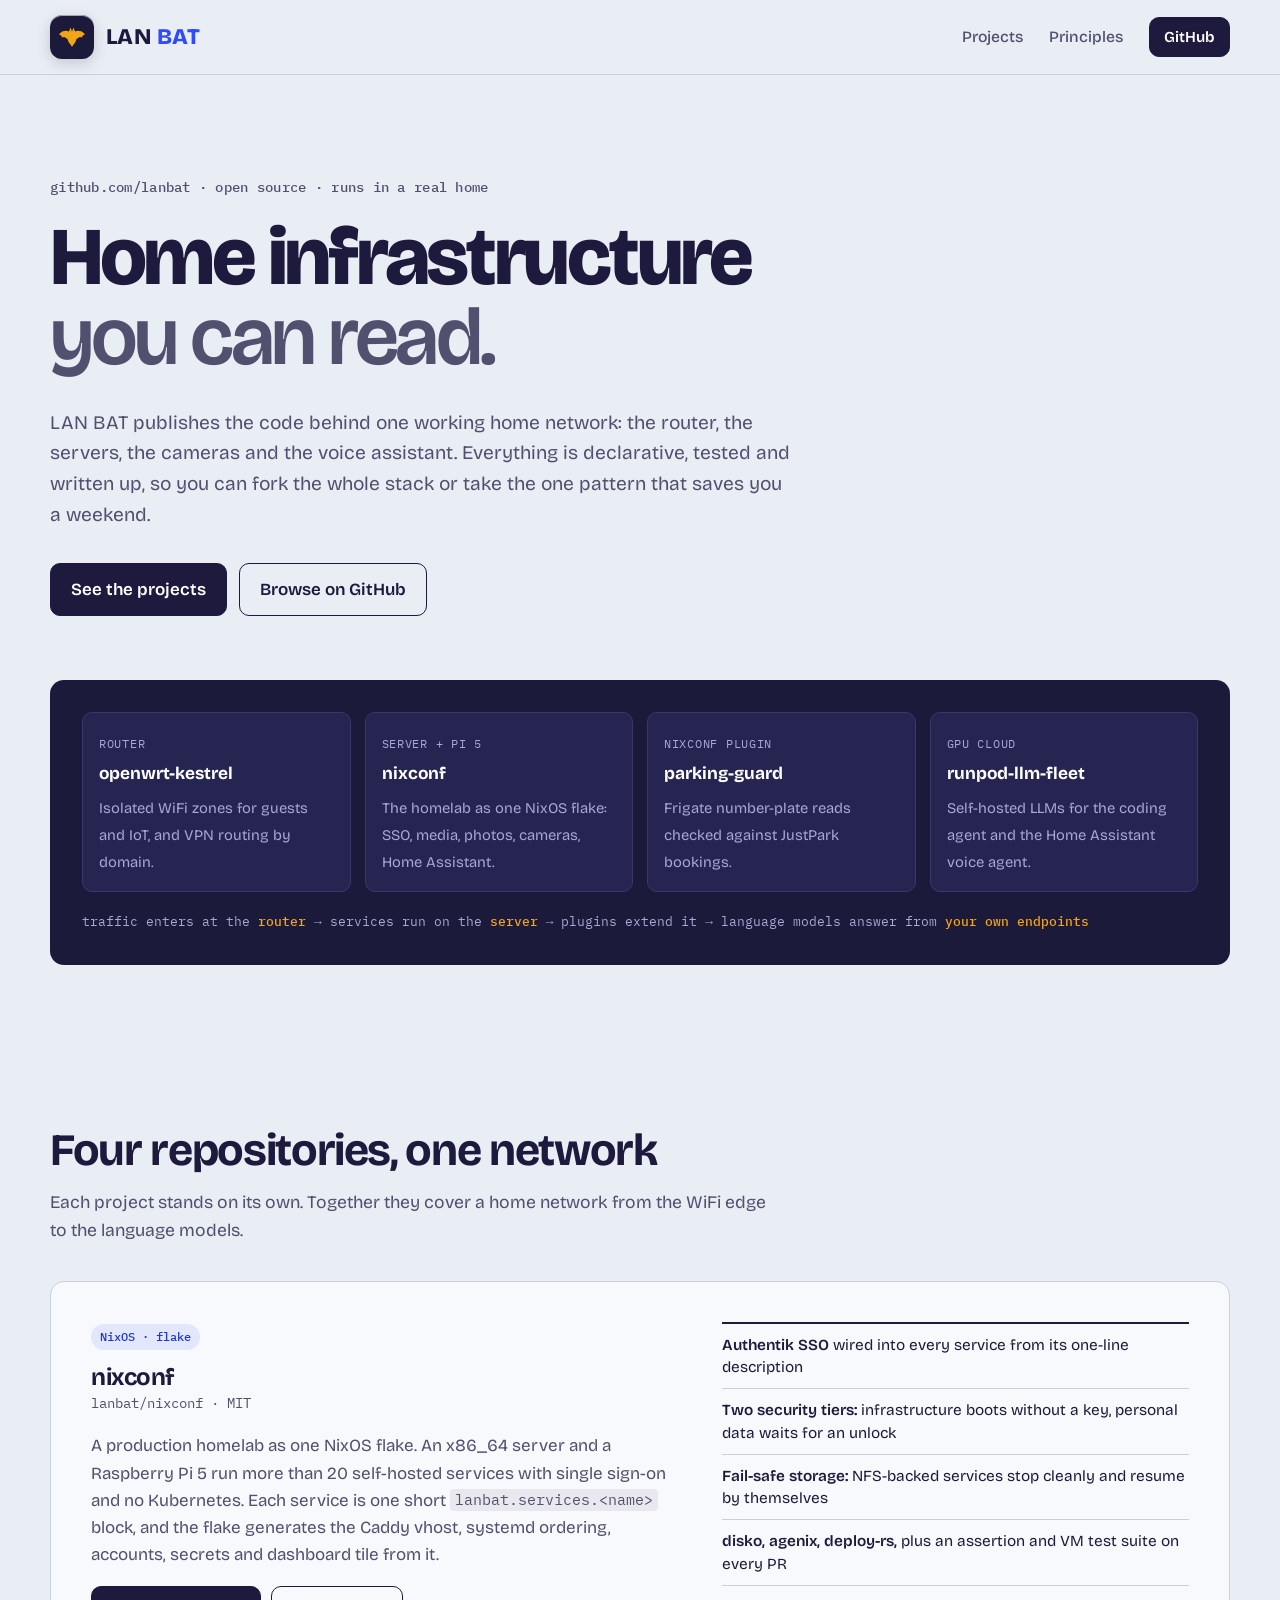
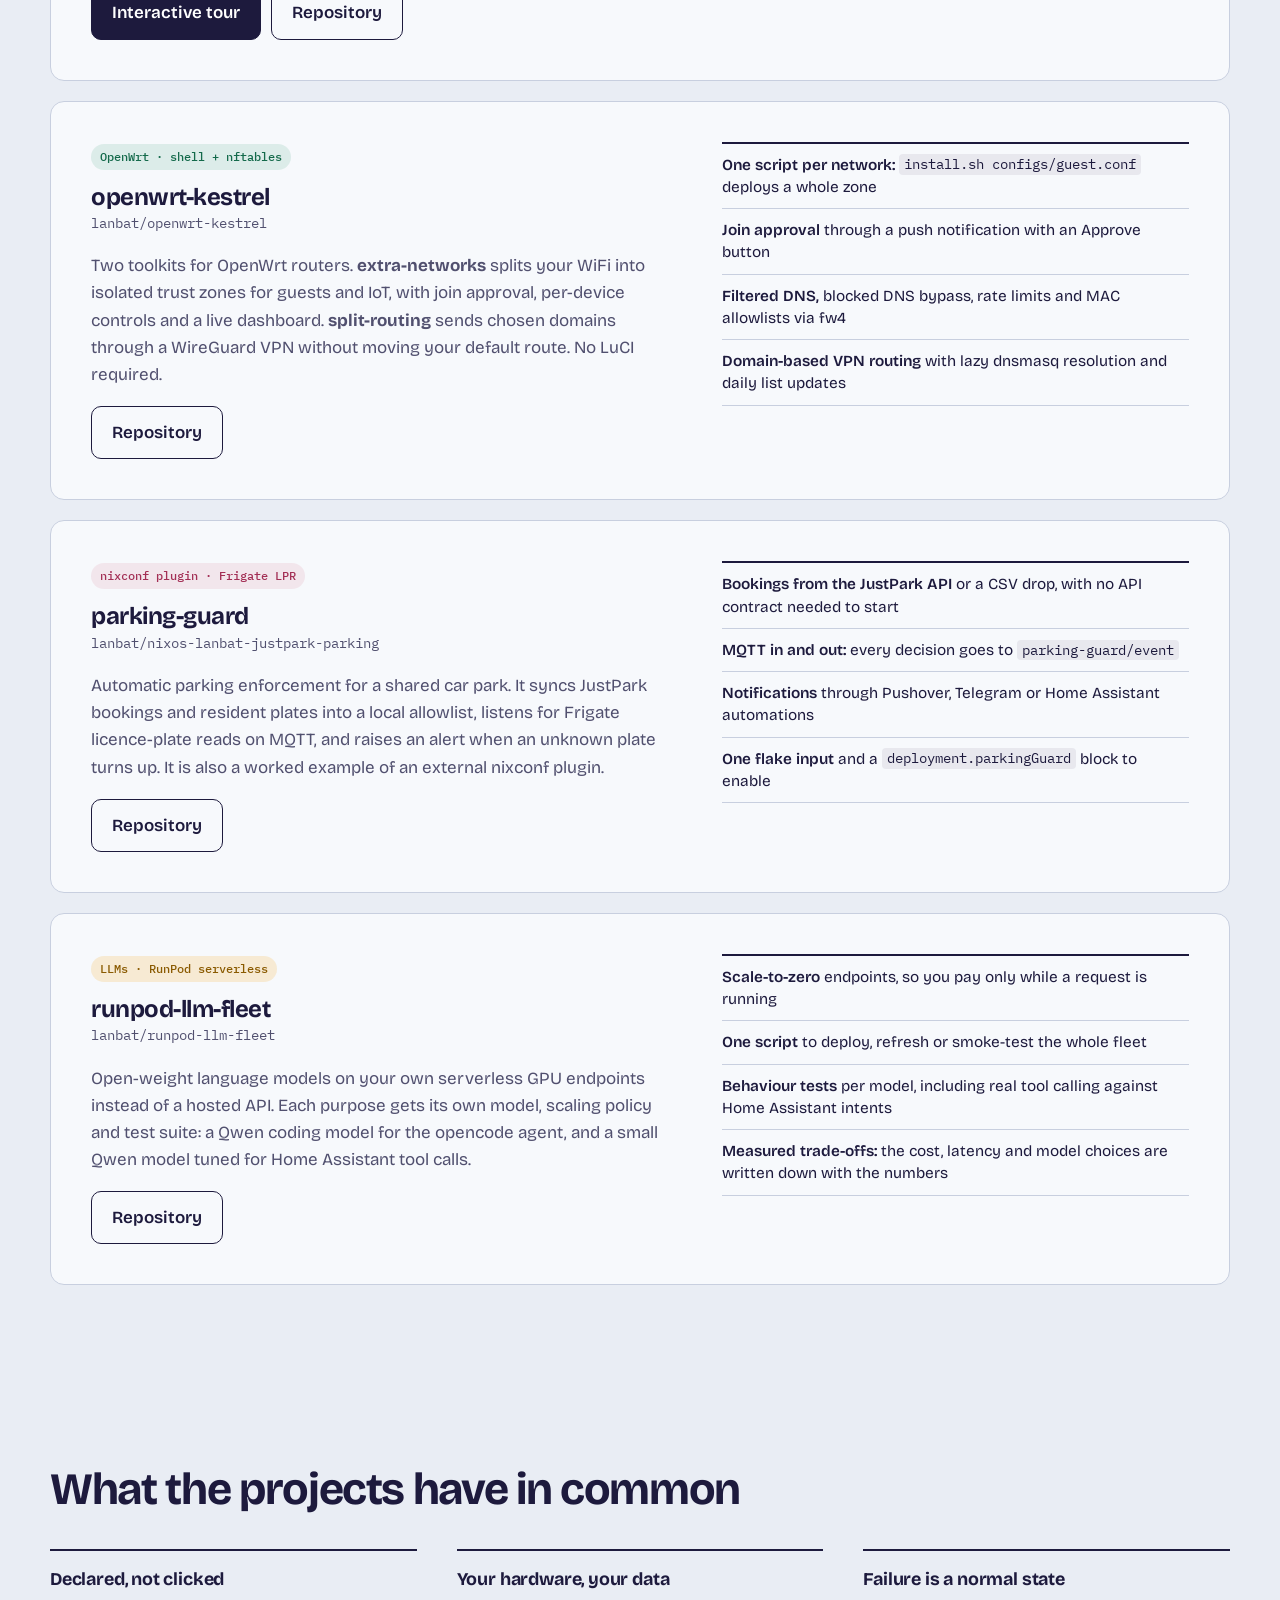
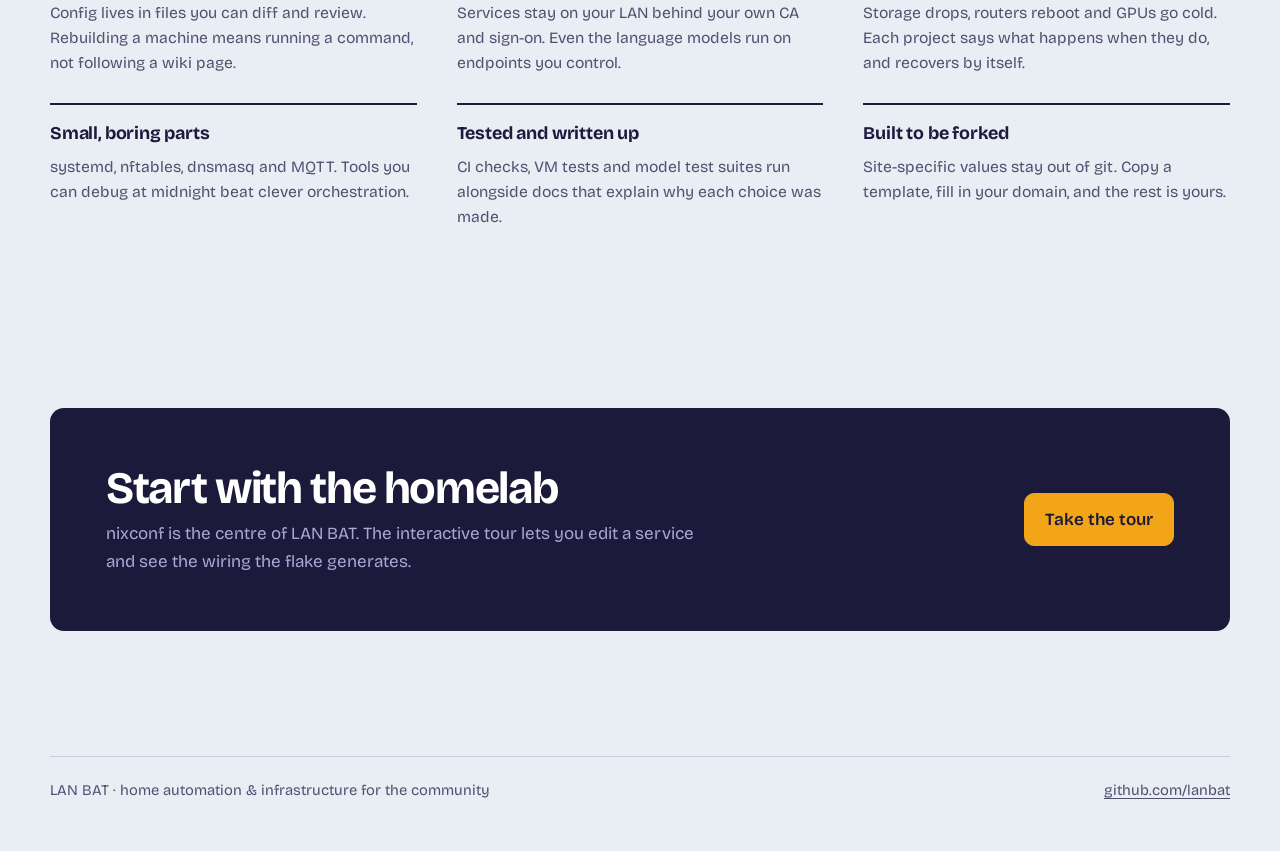
==== index.html @ 954ce57e "LAN BAT project hub site Co-Authored-By: Claude Opus 5.5 <noreply@anthropic.com>" ====
<!doctype html>
<html lang="en">
<head>
  <meta charset="utf-8">
  <meta name="viewport" content="width=device-width, initial-scale=1">
  <title>LAN BAT: open home infrastructure</title>
  <meta name="description" content="LAN BAT publishes the code behind a real home network: a NixOS homelab flake, OpenWrt router toolkits, a Frigate parking-enforcement plugin and a self-hosted LLM fleet. Read it, fork it, borrow the patterns.">
  <meta name="theme-color" content="#e9edf4">
  <link rel="icon" href="assets/favicon.svg" type="image/svg+xml">
  <link rel="canonical" href="https://lanbat.github.io/">

  <meta property="og:type" content="website">
  <meta property="og:title" content="LAN BAT: open home infrastructure">
  <meta property="og:description" content="A NixOS homelab, OpenWrt router toolkits, a Frigate LPR plugin and a self-hosted LLM fleet, all published as forkable references.">
  <meta property="og:url" content="https://lanbat.github.io/">
  <meta name="twitter:card" content="summary">

  <link rel="preload" href="assets/fonts/bricolage-grotesque-400-800.woff2" as="font" type="font/woff2" crossorigin>
  <link rel="stylesheet" href="assets/style.css">
</head>
<body>
  <a class="skip" href="#main">Skip to content</a>

  <header class="top">
    <div class="wrap top__row">
      <a class="mark" href="#top" aria-label="LAN BAT, top of page">
        <span class="mark__tile" aria-hidden="true"><svg viewBox="0 0 32 32" width="30" height="30"><path fill="currentColor" d="M16 10 17.6 5.8 19.2 10.2C22.5 8.6 26.5 9.4 30 13Q27.6 13.2 26.4 16.6Q24.2 15 22.4 17.4Q21 16.6 19.6 21.4L16 26.5 12.4 21.4Q11 16.6 9.6 17.4Q7.8 15 5.6 16.6Q4.4 13.2 2 13C5.5 9.4 9.5 8.6 12.8 10.2L14.4 5.8Z"/></svg></span>
        <span>LAN <span class="mark__b">BAT</span></span>
      </a>
      <nav class="top__nav" aria-label="Sections">
        <a href="#projects">Projects</a>
        <a href="#principles">Principles</a>
        <a class="btn btn--small" href="https://github.com/lanbat">GitHub</a>
      </nav>
    </div>
  </header>

  <main id="main">
    <section class="hero" id="top">
      <div class="wrap">
        <p class="eyebrow">github.com/lanbat · open source · runs in a real home</p>
        <h1>Home infrastructure <span class="dim">you can read.</span></h1>
        <p class="lead">
          LAN BAT publishes the code behind one working home network: the router, the servers, the
          cameras and the voice assistant. Everything is declarative, tested and written up, so you
          can fork the whole stack or take the one pattern that saves you a weekend.
        </p>
        <div class="cta">
          <a class="btn" href="#projects">See the projects</a>
          <a class="btn btn--ghost" href="https://github.com/lanbat">Browse on GitHub</a>
        </div>

        <div class="map" aria-label="How the projects fit together">
          <a class="map__node" href="#kestrel">
            <span class="map__where">Router</span>
            <span class="map__name">openwrt-kestrel</span>
            <span class="map__does">Isolated WiFi zones for guests and IoT, and VPN routing by domain.</span>
          </a>
          <a class="map__node" href="#nixconf">
            <span class="map__where">Server + Pi 5</span>
            <span class="map__name">nixconf</span>
            <span class="map__does">The homelab as one NixOS flake: SSO, media, photos, cameras, Home Assistant.</span>
          </a>
          <a class="map__node" href="#parking">
            <span class="map__where">nixconf plugin</span>
            <span class="map__name">parking-guard</span>
            <span class="map__does">Frigate number-plate reads checked against JustPark bookings.</span>
          </a>
          <a class="map__node" href="#fleet">
            <span class="map__where">GPU cloud</span>
            <span class="map__name">runpod-llm-fleet</span>
            <span class="map__does">Self-hosted LLMs for the coding agent and the Home Assistant voice agent.</span>
          </a>
          <p class="map__caption">traffic enters at the <b>router</b> → services run on the <b>server</b> → plugins extend it → language models answer from <b>your own endpoints</b></p>
        </div>
      </div>
    </section>

    <section class="section" id="projects" aria-labelledby="projects-h">
      <div class="wrap">
        <div class="section__head">
          <h2 id="projects-h">Four repositories, one network</h2>
          <p>Each project stands on its own. Together they cover a home network from the WiFi edge to the language models.</p>
        </div>

        <div class="projects">
          <article class="proj" id="nixconf" aria-labelledby="nixconf-h">
            <div>
              <span class="proj__tag proj__tag--cobalt">NixOS · flake</span>
              <h3 id="nixconf-h">nixconf</h3>
              <p class="proj__repo">lanbat/nixconf · MIT</p>
              <p>
                A production homelab as one NixOS flake. An x86_64 server and a Raspberry Pi 5 run more than
                20 self-hosted services with single sign-on and no Kubernetes. Each service is one short
                <code>lanbat.services.&lt;name&gt;</code> block, and the flake generates the Caddy vhost,
                systemd ordering, accounts, secrets and dashboard tile from it.
              </p>
              <div class="proj__links">
                <a class="btn" href="https://lanbat.github.io/nixconf/">Interactive tour</a>
                <a class="btn btn--ghost" href="https://github.com/lanbat/nixconf">Repository</a>
              </div>
            </div>
            <ul>
              <li><b>Authentik SSO</b> wired into every service from its one-line description</li>
              <li><b>Two security tiers:</b> infrastructure boots without a key, personal data waits for an unlock</li>
              <li><b>Fail-safe storage:</b> NFS-backed services stop cleanly and resume by themselves</li>
              <li><b>disko, agenix, deploy-rs,</b> plus an assertion and VM test suite on every PR</li>
            </ul>
          </article>

          <article class="proj" id="kestrel" aria-labelledby="kestrel-h">
            <div>
              <span class="proj__tag proj__tag--moss">OpenWrt · shell + nftables</span>
              <h3 id="kestrel-h">openwrt-kestrel</h3>
              <p class="proj__repo">lanbat/openwrt-kestrel</p>
              <p>
                Two toolkits for OpenWrt routers. <strong>extra-networks</strong> splits your WiFi into isolated
                trust zones for guests and IoT, with join approval, per-device controls and a live
                dashboard. <strong>split-routing</strong> sends chosen domains through a WireGuard VPN without
                moving your default route. No LuCI required.
              </p>
              <div class="proj__links">
                <a class="btn btn--ghost" href="https://github.com/lanbat/openwrt-kestrel">Repository</a>
              </div>
            </div>
            <ul>
              <li><b>One script per network:</b> <code>install.sh configs/guest.conf</code> deploys a whole zone</li>
              <li><b>Join approval</b> through a push notification with an Approve button</li>
              <li><b>Filtered DNS,</b> blocked DNS bypass, rate limits and MAC allowlists via fw4</li>
              <li><b>Domain-based VPN routing</b> with lazy dnsmasq resolution and daily list updates</li>
            </ul>
          </article>

          <article class="proj" id="parking" aria-labelledby="parking-h">
            <div>
              <span class="proj__tag proj__tag--rose">nixconf plugin · Frigate LPR</span>
              <h3 id="parking-h">parking-guard</h3>
              <p class="proj__repo">lanbat/nixos-lanbat-justpark-parking</p>
              <p>
                Automatic parking enforcement for a shared car park. It syncs JustPark bookings and resident
                plates into a local allowlist, listens for Frigate licence-plate reads on MQTT, and raises an
                alert when an unknown plate turns up. It is also a worked example of an external nixconf plugin.
              </p>
              <div class="proj__links">
                <a class="btn btn--ghost" href="https://github.com/lanbat/nixos-lanbat-justpark-parking">Repository</a>
              </div>
            </div>
            <ul>
              <li><b>Bookings from the JustPark API</b> or a CSV drop, with no API contract needed to start</li>
              <li><b>MQTT in and out:</b> every decision goes to <code>parking-guard/event</code></li>
              <li><b>Notifications</b> through Pushover, Telegram or Home Assistant automations</li>
              <li><b>One flake input</b> and a <code>deployment.parkingGuard</code> block to enable</li>
            </ul>
          </article>

          <article class="proj" id="fleet" aria-labelledby="fleet-h">
            <div>
              <span class="proj__tag proj__tag--amber">LLMs · RunPod serverless</span>
              <h3 id="fleet-h">runpod-llm-fleet</h3>
              <p class="proj__repo">lanbat/runpod-llm-fleet</p>
              <p>
                Open-weight language models on your own serverless GPU endpoints instead of a hosted API. Each
                purpose gets its own model, scaling policy and test suite: a Qwen coding model for the opencode
                agent, and a small Qwen model tuned for Home Assistant tool calls.
              </p>
              <div class="proj__links">
                <a class="btn btn--ghost" href="https://github.com/lanbat/runpod-llm-fleet">Repository</a>
              </div>
            </div>
            <ul>
              <li><b>Scale-to-zero</b> endpoints, so you pay only while a request is running</li>
              <li><b>One script</b> to deploy, refresh or smoke-test the whole fleet</li>
              <li><b>Behaviour tests</b> per model, including real tool calling against Home Assistant intents</li>
              <li><b>Measured trade-offs:</b> the cost, latency and model choices are written down with the numbers</li>
            </ul>
          </article>
        </div>
      </div>
    </section>

    <section class="section" id="principles" aria-labelledby="principles-h">
      <div class="wrap">
        <div class="section__head">
          <h2 id="principles-h">What the projects have in common</h2>
        </div>
        <ul class="beliefs">
          <li><h4>Declared, not clicked</h4><p>Config lives in files you can diff and review. Rebuilding a machine means running a command, not following a wiki page.</p></li>
          <li><h4>Your hardware, your data</h4><p>Services stay on your LAN behind your own CA and sign-on. Even the language models run on endpoints you control.</p></li>
          <li><h4>Failure is a normal state</h4><p>Storage drops, routers reboot and GPUs go cold. Each project says what happens when they do, and recovers by itself.</p></li>
          <li><h4>Small, boring parts</h4><p>systemd, nftables, dnsmasq and MQTT. Tools you can debug at midnight beat clever orchestration.</p></li>
          <li><h4>Tested and written up</h4><p>CI checks, VM tests and model test suites run alongside docs that explain why each choice was made.</p></li>
          <li><h4>Built to be forked</h4><p>Site-specific values stay out of git. Copy a template, fill in your domain, and the rest is yours.</p></li>
        </ul>
      </div>
    </section>

    <section class="section">
      <div class="wrap">
        <div class="band">
          <div>
            <h2>Start with the homelab</h2>
            <p>nixconf is the centre of LAN BAT. The interactive tour lets you edit a service and see the wiring the flake generates.</p>
          </div>
          <a class="btn btn--light" href="https://lanbat.github.io/nixconf/">Take the tour</a>
        </div>
      </div>
    </section>
  </main>

  <footer class="foot">
    <div class="wrap foot__row">
      <span>LAN BAT · home automation &amp; infrastructure for the community</span>
      <span><a href="https://github.com/lanbat">github.com/lanbat</a></span>
    </div>
  </footer>
</body>
</html>
---- assets/style.css ----
/* LAN BAT project hub. Shares its palette and type with lanbat.github.io/nixconf. No build step, no third-party requests. */

@font-face {
  font-family: "Bricolage Grotesque";
  src: url("fonts/bricolage-grotesque-400-800.woff2") format("woff2");
  font-weight: 400 800;
  font-display: swap;
}
@font-face { font-family: "IBM Plex Mono"; src: url("fonts/ibm-plex-mono-400.woff2") format("woff2"); font-weight: 400; font-display: swap; }
@font-face { font-family: "IBM Plex Mono"; src: url("fonts/ibm-plex-mono-500.woff2") format("woff2"); font-weight: 500; font-display: swap; }

:root {
  --mist: #e9edf4;
  --paper: #f7f9fc;
  --ink: #1d1a3d;
  --ink-2: #51506f;
  --line: #c8cfdf;
  --cobalt: #2f4bff;
  --cobalt-d: #2036d6;
  --amber: #f2a516;
  --rose: #c43d68;
  --moss: #1f8a64;

  --dusk: #1c1a3a;
  --dusk-2: #262450;
  --dusk-line: #3a376b;
  --on-dusk: #e8e7ff;
  --on-dusk-2: #a9a7d4;

  --sans: "Bricolage Grotesque", ui-sans-serif, system-ui, sans-serif;
  --mono: "IBM Plex Mono", ui-monospace, "SF Mono", Menlo, Consolas, monospace;

  --r: 14px;
  --r-s: 7px;
}

*, *::before, *::after { box-sizing: border-box; }
html { scroll-behavior: smooth; scroll-padding-top: 86px; -webkit-text-size-adjust: 100%; }
body {
  margin: 0;
  background: var(--mist);
  color: var(--ink);
  font-family: var(--sans);
  font-size: 1.0625rem;
  line-height: 1.6;
  font-optical-sizing: auto;
}
a { color: var(--cobalt-d); text-decoration-thickness: 1px; text-underline-offset: 3px; }
a:hover { color: var(--ink); }
code { font-family: var(--mono); font-size: .88em; background: rgba(29, 26, 61, .07); padding: .1em .35em; border-radius: 4px; }
:focus-visible { outline: 3px solid var(--amber); outline-offset: 2px; border-radius: 4px; }

.wrap { width: min(1180px, 100% - 48px); margin-inline: auto; }

.skip {
  position: absolute; left: 12px; top: -60px; z-index: 100;
  background: var(--ink); color: #fff; padding: 10px 14px; border-radius: var(--r-s);
}
.skip:focus { top: 12px; }

/* ───── Header ───── */
.top {
  position: sticky; top: 0; z-index: 50;
  background: rgba(233, 237, 244, .88);
  backdrop-filter: blur(10px);
  border-bottom: 1px solid var(--line);
}
.top__row { display: flex; align-items: center; justify-content: space-between; height: 74px; gap: 16px; }
.mark {
  display: inline-flex; align-items: center; gap: 12px;
  color: var(--ink); text-decoration: none;
  font-weight: 800; font-size: 1.4rem; letter-spacing: .02em;
}
.mark__tile {
  display: inline-grid; place-items: center;
  width: 44px; height: 44px; border-radius: 12px;
  background: var(--dusk); color: var(--amber);
  box-shadow: 0 1px 0 rgba(255, 255, 255, .6) inset, 0 4px 14px rgba(28, 26, 58, .18);
  transition: transform .2s;
}
.mark:hover .mark__tile { transform: rotate(-6deg); }
.mark__b { color: var(--cobalt); }
.top__nav { display: flex; align-items: center; gap: 26px; }
.top__nav a:not(.btn) { color: var(--ink-2); text-decoration: none; font-weight: 500; font-size: .98rem; }
.top__nav a:not(.btn):hover { color: var(--ink); text-decoration: underline; text-underline-offset: 6px; }

/* ───── Buttons ───── */
.btn {
  display: inline-flex; align-items: center; justify-content: center;
  padding: 12px 20px; border-radius: 10px;
  background: var(--ink); color: #fff;
  font: inherit; font-weight: 600; text-decoration: none;
  border: 1.5px solid var(--ink);
  transition: background .15s, color .15s, border-color .15s;
}
.btn:hover { background: var(--cobalt); border-color: var(--cobalt); color: #fff; }
.btn--small { padding: 7px 14px; font-size: .95rem; }
.btn--ghost { background: transparent; color: var(--ink); }
.btn--ghost:hover { background: var(--ink); border-color: var(--ink); color: #fff; }
.btn--light { background: var(--amber); border-color: var(--amber); color: var(--dusk); }
.btn--light:hover { background: #fff; border-color: #fff; color: var(--dusk); }

/* ───── Hero ───── */
.hero { padding: clamp(48px, 8vw, 104px) 0 clamp(40px, 6vw, 72px); }
.eyebrow { font-family: var(--mono); font-size: .85rem; font-weight: 500; color: var(--ink-2); margin: 0 0 18px; letter-spacing: .02em; }
h1 {
  margin: 0;
  font-weight: 800;
  font-size: clamp(2.6rem, 6.4vw, 5.4rem);
  line-height: .98;
  letter-spacing: -.04em;
  text-wrap: balance;
  max-width: 15ch;
}
h1 .dim { color: var(--ink-2); font-weight: 600; }
.lead { max-width: 62ch; margin: 30px 0 32px; font-size: 1.2rem; color: var(--ink-2); }
.cta { display: flex; flex-wrap: wrap; gap: 12px; }

/* ───── Map (how the pieces fit) ───── */
.map {
  margin-top: clamp(40px, 6vw, 64px);
  background: var(--dusk); color: var(--on-dusk);
  border-radius: var(--r);
  padding: clamp(20px, 3vw, 32px);
  display: grid; grid-template-columns: repeat(4, minmax(0, 1fr)); gap: 14px;
  position: relative;
}
.map__node {
  background: var(--dusk-2); border: 1px solid var(--dusk-line); border-radius: 10px;
  padding: 16px; text-decoration: none; color: inherit;
  transition: border-color .15s, transform .15s;
}
.map__node:hover { border-color: var(--amber); transform: translateY(-2px); color: inherit; }
.map__where { font-family: var(--mono); font-size: .76rem; color: var(--on-dusk-2); text-transform: uppercase; letter-spacing: .06em; }
.map__name { display: block; font-weight: 700; font-size: 1.08rem; margin: 4px 0 6px; color: #fff; }
.map__does { font-size: .92rem; color: var(--on-dusk-2); line-height: 1.45; }
.map__caption { grid-column: 1 / -1; margin: 6px 0 0; font-family: var(--mono); font-size: .8rem; color: var(--on-dusk-2); }
.map__caption b { color: var(--amber); font-weight: 500; }

/* ───── Sections ───── */
.section { padding: clamp(48px, 7vw, 96px) 0; }
.section__head { max-width: 760px; margin-bottom: 36px; }
h2 { margin: 0 0 14px; font-size: clamp(1.8rem, 3.6vw, 2.8rem); line-height: 1.08; letter-spacing: -.03em; font-weight: 700; text-wrap: balance; }
h3 { margin: 0; font-size: 1.5rem; line-height: 1.15; letter-spacing: -.02em; font-weight: 700; }
.section__head p { margin: 0; color: var(--ink-2); font-size: 1.1rem; max-width: 66ch; }

/* ───── Projects ───── */
.projects { display: grid; gap: 20px; }
.proj {
  display: grid; grid-template-columns: minmax(0, 1.25fr) minmax(0, 1fr); gap: clamp(20px, 4vw, 48px);
  background: var(--paper); border: 1px solid var(--line); border-radius: var(--r);
  padding: clamp(22px, 3.5vw, 40px);
}
.proj__tag { display: inline-block; font-family: var(--mono); font-size: .78rem; font-weight: 500; padding: 3px 9px; border-radius: 999px; margin-bottom: 14px; }
.proj__tag--cobalt { background: rgba(47, 75, 255, .1); color: var(--cobalt-d); }
.proj__tag--moss { background: rgba(31, 138, 100, .12); color: #146a4b; }
.proj__tag--rose { background: rgba(196, 61, 104, .1); color: #a32f55; }
.proj__tag--amber { background: rgba(242, 165, 22, .18); color: #8a5a00; }
.proj__repo { font-family: var(--mono); font-size: .9rem; color: var(--ink-2); margin: 6px 0 14px; }
.proj p { margin: 0 0 18px; color: var(--ink-2); }
.proj__links { display: flex; flex-wrap: wrap; gap: 10px; }
.proj ul { list-style: none; margin: 0; padding: 0; border-top: 2px solid var(--ink); align-self: start; }
.proj li { padding: 10px 0; border-bottom: 1px solid var(--line); font-size: .96rem; line-height: 1.45; }
.proj li b { font-weight: 600; color: var(--ink); }

/* ───── Principles ───── */
.beliefs { display: grid; grid-template-columns: repeat(3, minmax(0, 1fr)); gap: 28px 40px; list-style: none; margin: 0; padding: 0; }
.beliefs li { border-top: 2px solid var(--ink); padding-top: 14px; }
.beliefs h4 { margin: 0 0 6px; font-size: 1.12rem; letter-spacing: -.01em; }
.beliefs p { margin: 0; color: var(--ink-2); font-size: .98rem; }

/* ───── Call to action ───── */
.band { background: var(--dusk); color: var(--on-dusk); border-radius: var(--r); padding: clamp(28px, 5vw, 56px); display: flex; flex-wrap: wrap; align-items: center; justify-content: space-between; gap: 24px; }
.band h2 { color: #fff; margin: 0 0 8px; }
.band p { margin: 0; color: var(--on-dusk-2); max-width: 56ch; }

/* ───── Footer ───── */
.foot { padding: 36px 0 48px; color: var(--ink-2); font-size: .92rem; }
.foot__row { display: flex; flex-wrap: wrap; justify-content: space-between; gap: 12px; border-top: 1px solid var(--line); padding-top: 22px; }
.foot a { color: var(--ink-2); }

@media (max-width: 1020px) {
  .map { grid-template-columns: repeat(2, minmax(0, 1fr)); }
  .proj { grid-template-columns: minmax(0, 1fr); }
  .beliefs { grid-template-columns: repeat(2, minmax(0, 1fr)); }
}
@media (max-width: 720px) {
  .wrap { width: calc(100% - 32px); }
  .top__nav a:not(.btn) { display: none; }
  .map { grid-template-columns: minmax(0, 1fr); }
  .beliefs { grid-template-columns: minmax(0, 1fr); }
  .lead { font-size: 1.08rem; }
}
@media (prefers-reduced-motion: reduce) {
  html { scroll-behavior: auto; }
  .map__node, .btn { transition: none; }
  .map__node:hover { transform: none; }
}
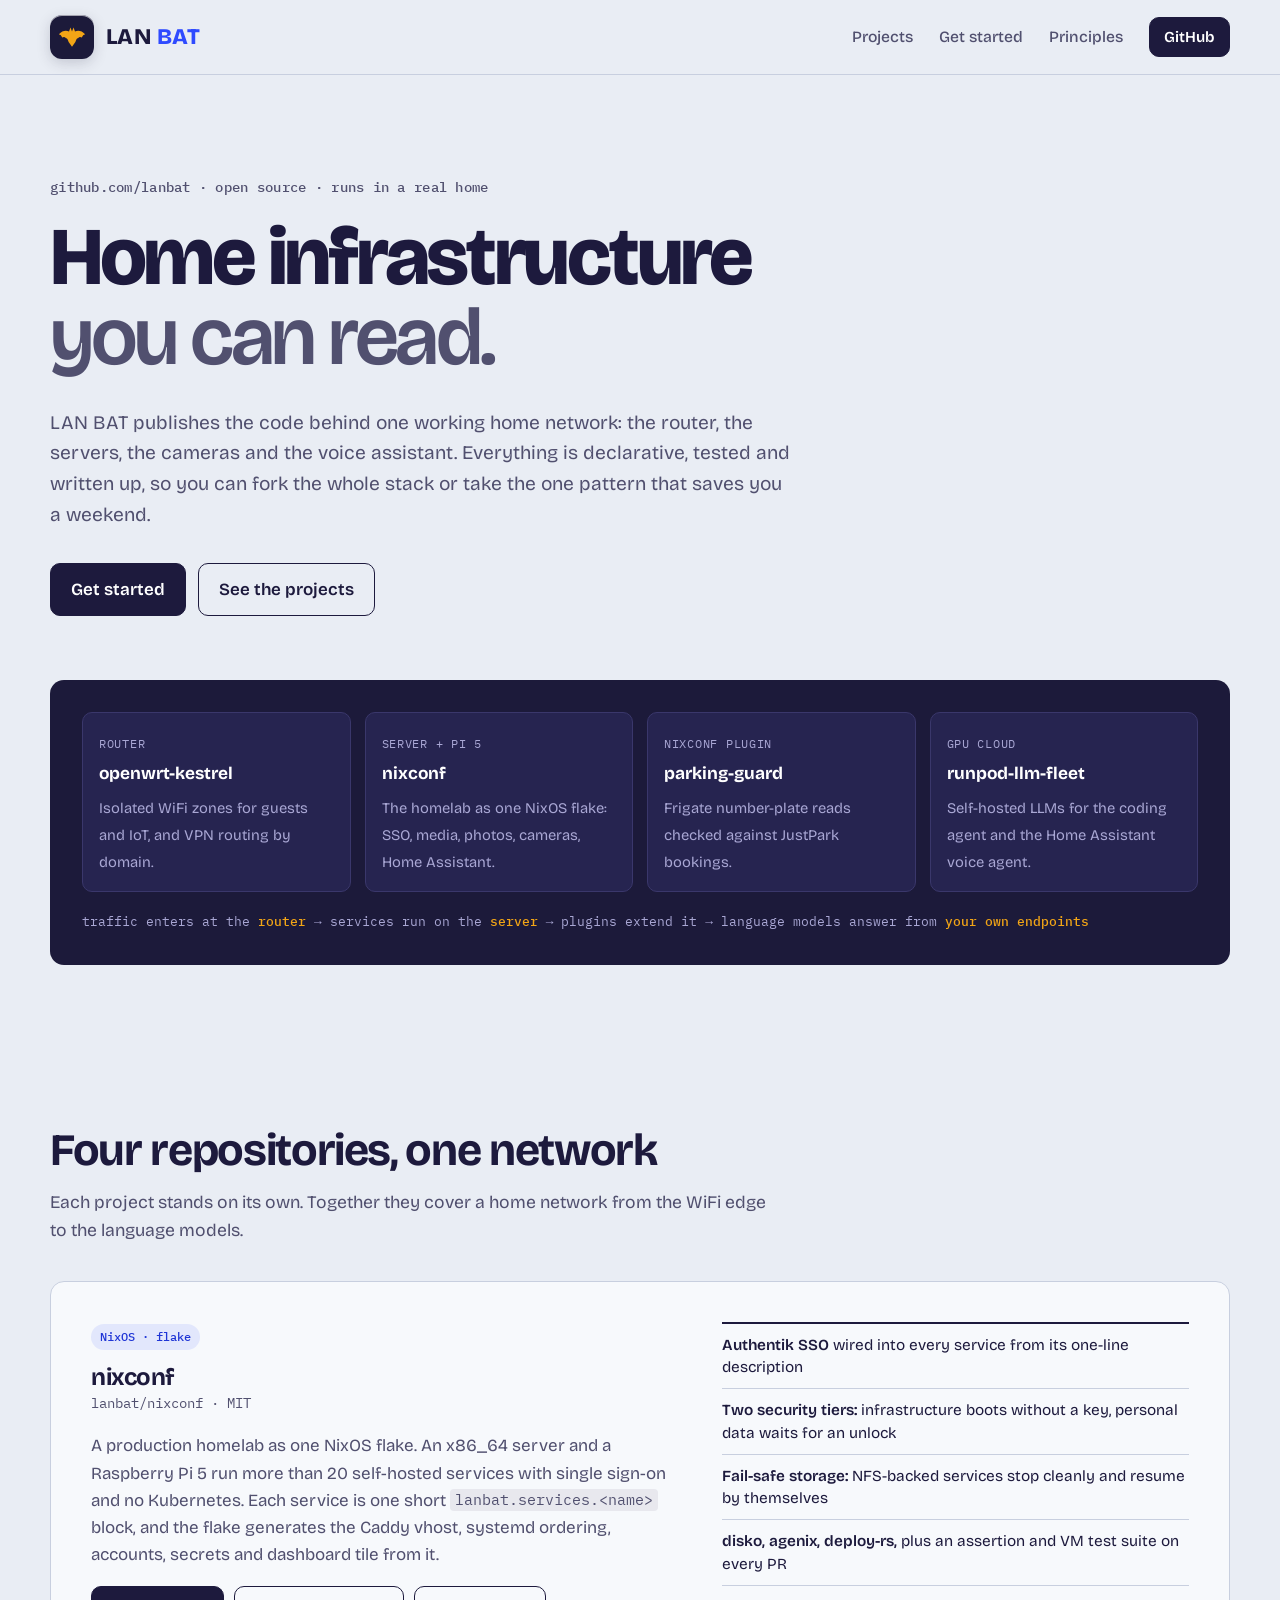
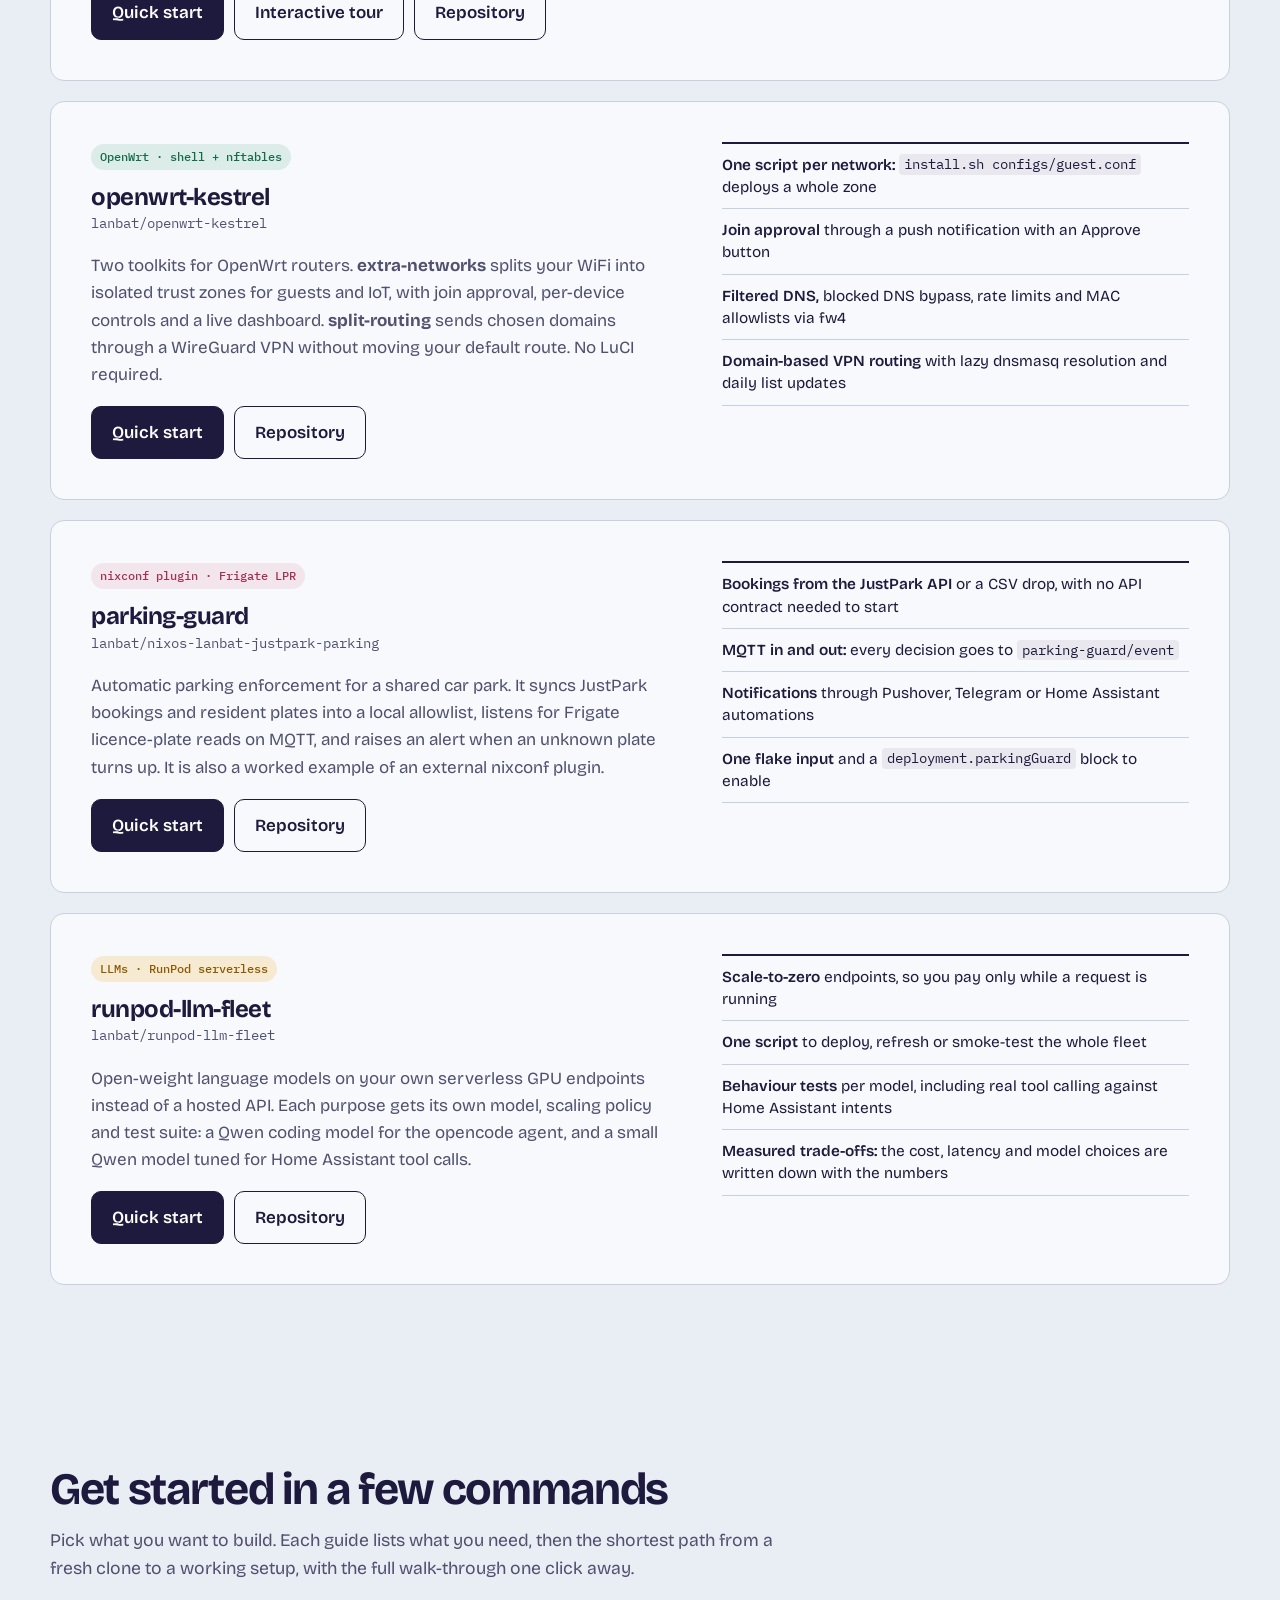
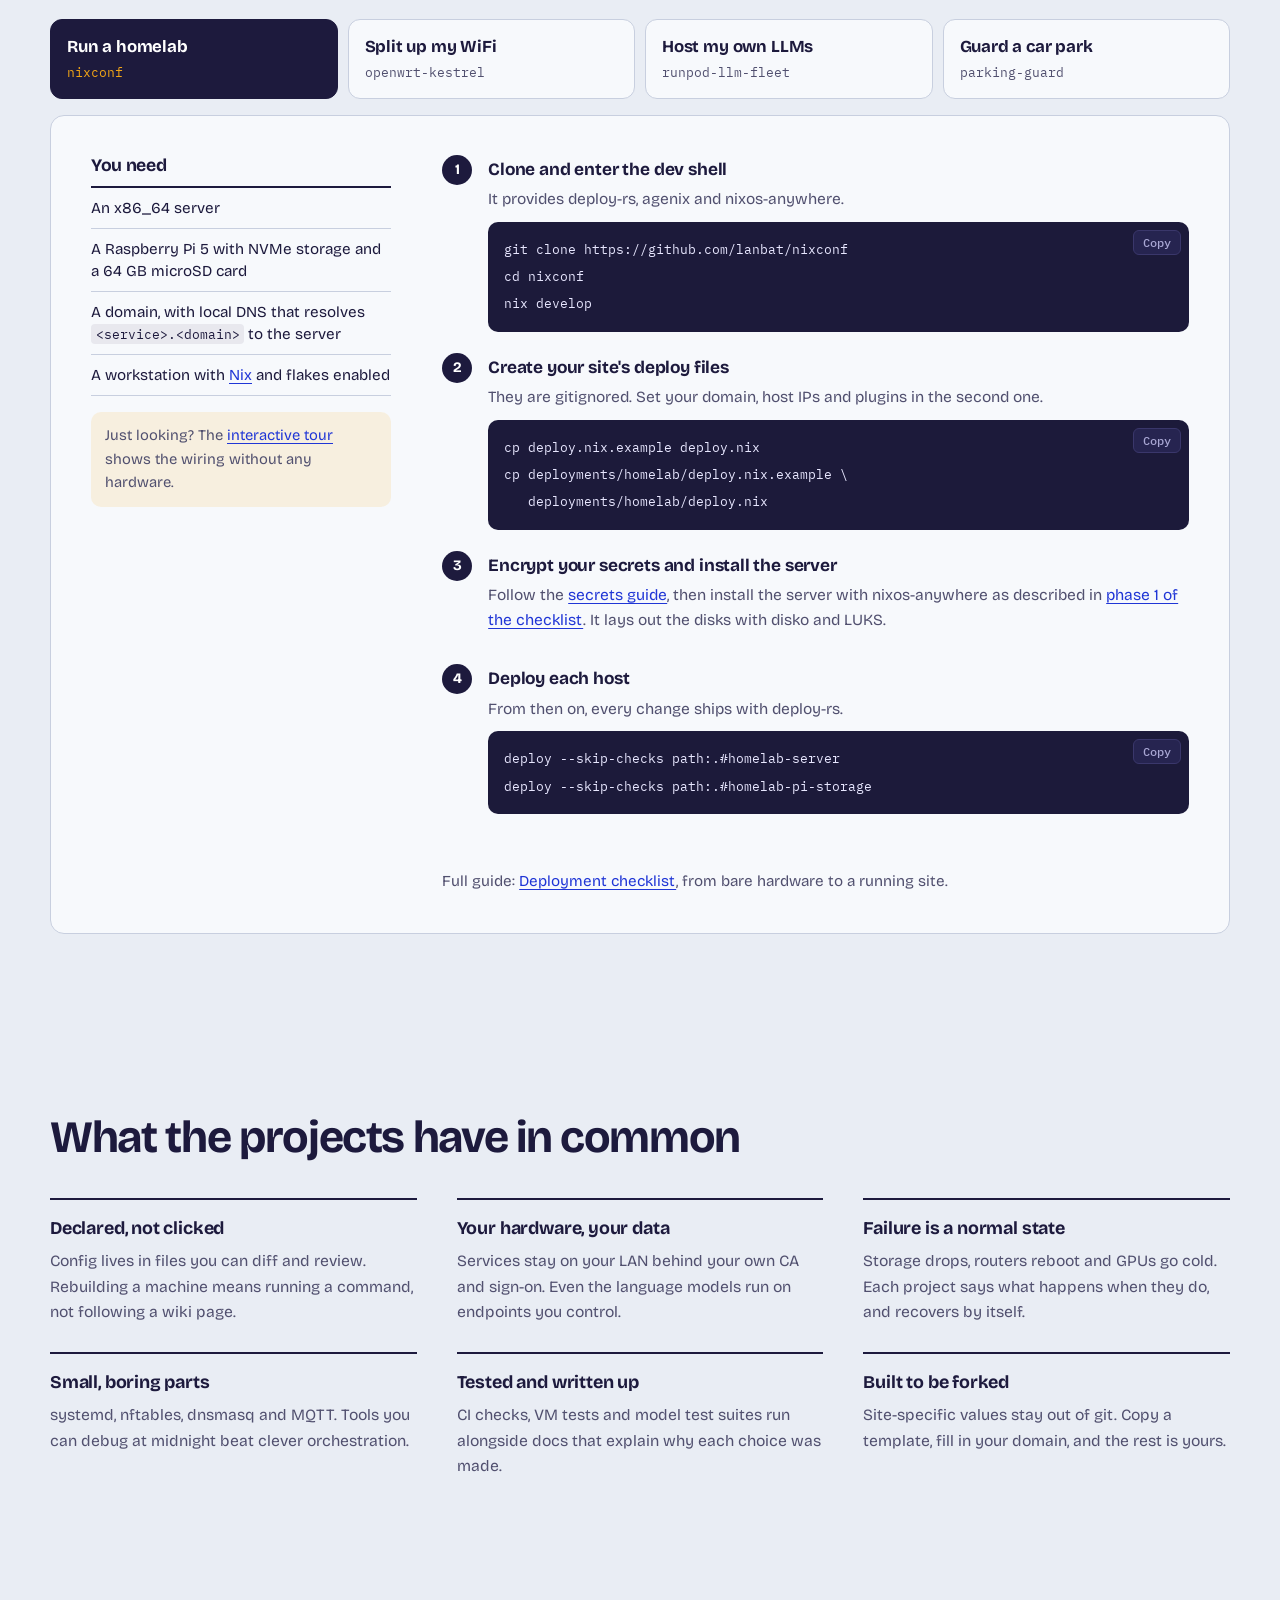
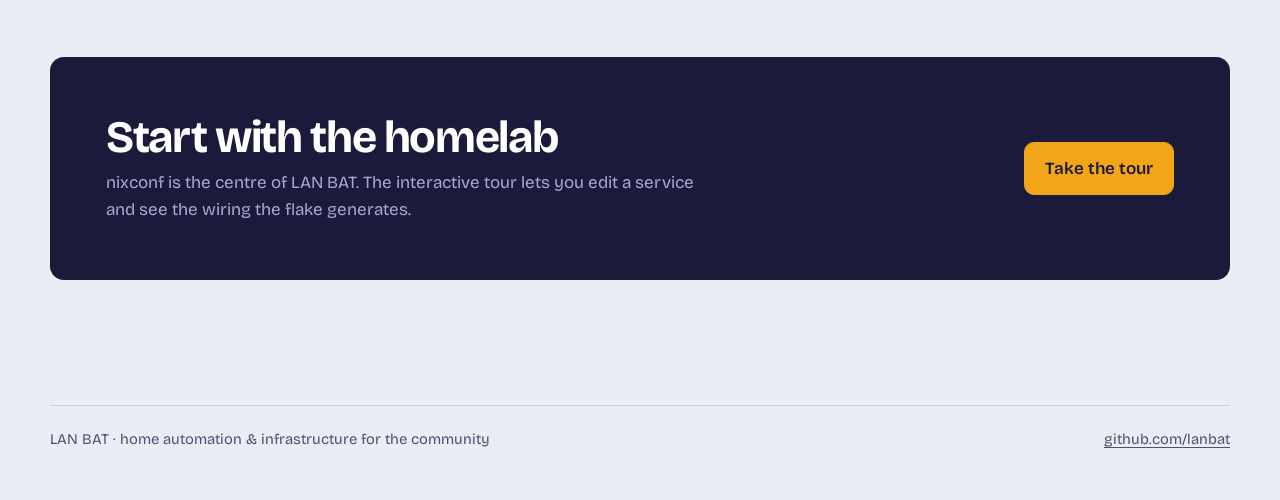
==== commit f6641a65: "Add a Get started section with a quick start per project Tabs by goal (homelab, WiFi, LLMs, car park" ====
--- a/index.html
+++ b/index.html
@@ -29,6 +29,7 @@
       </a>
       <nav class="top__nav" aria-label="Sections">
         <a href="#projects">Projects</a>
+        <a href="#start">Get started</a>
         <a href="#principles">Principles</a>
         <a class="btn btn--small" href="https://github.com/lanbat">GitHub</a>
       </nav>
@@ -46,9 +47,9 @@
           can fork the whole stack or take the one pattern that saves you a weekend.
         </p>
         <div class="cta">
-          <a class="btn" href="#projects">See the projects</a>
-          <a class="btn btn--ghost" href="https://github.com/lanbat">Browse on GitHub</a>
-        </div>
+          <a class="btn" href="#start">Get started</a>
+          <a class="btn btn--ghost" href="#projects">See the projects</a>
+                  </div>
 
         <div class="map" aria-label="How the projects fit together">
           <a class="map__node" href="#kestrel">
@@ -96,7 +97,8 @@
                 systemd ordering, accounts, secrets and dashboard tile from it.
               </p>
               <div class="proj__links">
-                <a class="btn" href="https://lanbat.github.io/nixconf/">Interactive tour</a>
+                <a class="btn" href="#start-nixconf" data-tab-link="nixconf">Quick start</a>
+                <a class="btn btn--ghost" href="https://lanbat.github.io/nixconf/">Interactive tour</a>
                 <a class="btn btn--ghost" href="https://github.com/lanbat/nixconf">Repository</a>
               </div>
             </div>
@@ -120,6 +122,7 @@
                 moving your default route. No LuCI required.
               </p>
               <div class="proj__links">
+                <a class="btn" href="#start-kestrel" data-tab-link="kestrel">Quick start</a>
                 <a class="btn btn--ghost" href="https://github.com/lanbat/openwrt-kestrel">Repository</a>
               </div>
             </div>
@@ -142,6 +145,7 @@
                 alert when an unknown plate turns up. It is also a worked example of an external nixconf plugin.
               </p>
               <div class="proj__links">
+                <a class="btn" href="#start-parking" data-tab-link="parking">Quick start</a>
                 <a class="btn btn--ghost" href="https://github.com/lanbat/nixos-lanbat-justpark-parking">Repository</a>
               </div>
             </div>
@@ -164,6 +168,7 @@
                 agent, and a small Qwen model tuned for Home Assistant tool calls.
               </p>
               <div class="proj__links">
+                <a class="btn" href="#start-fleet" data-tab-link="fleet">Quick start</a>
                 <a class="btn btn--ghost" href="https://github.com/lanbat/runpod-llm-fleet">Repository</a>
               </div>
             </div>
@@ -174,6 +179,181 @@
               <li><b>Measured trade-offs:</b> the cost, latency and model choices are written down with the numbers</li>
             </ul>
           </article>
+        </div>
+      </div>
+    </section>
+
+    <section class="section" id="start" aria-labelledby="start-h">
+      <div class="wrap">
+        <div class="section__head">
+          <h2 id="start-h">Get started in a few commands</h2>
+          <p>Pick what you want to build. Each guide lists what you need, then the shortest path from a fresh clone to a working setup, with the full walk-through one click away.</p>
+        </div>
+
+        <div class="start" data-tabs>
+          <div class="start__tabs" role="tablist" aria-label="Choose a project">
+            <button role="tab" id="tab-nixconf" aria-controls="start-nixconf" aria-selected="true"><span class="start__goal">Run a homelab</span><span class="start__proj">nixconf</span></button>
+            <button role="tab" id="tab-kestrel" aria-controls="start-kestrel" aria-selected="false" tabindex="-1"><span class="start__goal">Split up my WiFi</span><span class="start__proj">openwrt-kestrel</span></button>
+            <button role="tab" id="tab-fleet" aria-controls="start-fleet" aria-selected="false" tabindex="-1"><span class="start__goal">Host my own LLMs</span><span class="start__proj">runpod-llm-fleet</span></button>
+            <button role="tab" id="tab-parking" aria-controls="start-parking" aria-selected="false" tabindex="-1"><span class="start__goal">Guard a car park</span><span class="start__proj">parking-guard</span></button>
+          </div>
+
+          <!-- nixconf -->
+          <div class="start__panel" role="tabpanel" id="start-nixconf" aria-labelledby="tab-nixconf" tabindex="0">
+            <div class="need">
+              <h3>You need</h3>
+              <ul>
+                <li>An x86_64 server</li>
+                <li>A Raspberry Pi 5 with NVMe storage and a 64 GB microSD card</li>
+                <li>A domain, with local DNS that resolves <code>&lt;service&gt;.&lt;domain&gt;</code> to the server</li>
+                <li>A workstation with <a href="https://nixos.org/download/">Nix</a> and flakes enabled</li>
+              </ul>
+              <p class="need__tip">Just looking? The <a href="https://lanbat.github.io/nixconf/">interactive tour</a> shows the wiring without any hardware.</p>
+            </div>
+            <ol class="steps">
+              <li>
+                <h4>Clone and enter the dev shell</h4>
+                <p>It provides deploy-rs, agenix and nixos-anywhere.</p>
+                <div class="code"><button class="copy" type="button" data-copy>Copy</button><pre><code>git clone https://github.com/lanbat/nixconf
+cd nixconf
+nix develop</code></pre></div>
+              </li>
+              <li>
+                <h4>Create your site's deploy files</h4>
+                <p>They are gitignored. Set your domain, host IPs and plugins in the second one.</p>
+                <div class="code"><button class="copy" type="button" data-copy>Copy</button><pre><code>cp deploy.nix.example deploy.nix
+cp deployments/homelab/deploy.nix.example \
+   deployments/homelab/deploy.nix</code></pre></div>
+              </li>
+              <li>
+                <h4>Encrypt your secrets and install the server</h4>
+                <p>Follow the <a href="https://github.com/lanbat/nixconf/blob/master/secrets/README.md">secrets guide</a>, then install the server with nixos-anywhere as described in <a href="https://github.com/lanbat/nixconf/blob/master/docs/deployment-checklist.md">phase 1 of the checklist</a>. It lays out the disks with disko and LUKS.</p>
+              </li>
+              <li>
+                <h4>Deploy each host</h4>
+                <p>From then on, every change ships with deploy-rs.</p>
+                <div class="code"><button class="copy" type="button" data-copy>Copy</button><pre><code>deploy --skip-checks path:.#homelab-server
+deploy --skip-checks path:.#homelab-pi-storage</code></pre></div>
+              </li>
+            </ol>
+            <p class="more">Full guide: <a href="https://github.com/lanbat/nixconf/blob/master/docs/deployment-checklist.md">Deployment checklist</a>, from bare hardware to a running site.</p>
+          </div>
+
+          <!-- kestrel -->
+          <div class="start__panel" role="tabpanel" id="start-kestrel" aria-labelledby="tab-kestrel" tabindex="0">
+            <div class="need">
+              <h3>You need</h3>
+              <ul>
+                <li>A router running OpenWrt with fw4 / nftables</li>
+                <li>SSH access to it as root</li>
+                <li>For split-routing, a WireGuard VPN provider such as Mullvad</li>
+              </ul>
+              <p class="need__tip">No LuCI needed. Everything installs from shell scripts and survives <code>sysupgrade</code>.</p>
+            </div>
+            <ol class="steps">
+              <li>
+                <h4>Clone onto the router</h4>
+                <div class="code"><button class="copy" type="button" data-copy>Copy</button><pre><code>git clone https://github.com/lanbat/openwrt-kestrel /root/openwrt-router
+cd /root/openwrt-router</code></pre></div>
+              </li>
+              <li>
+                <h4>Describe a network</h4>
+                <p>Each network is one config file. Set at least <code>WIFI_KEY</code>, <code>SSID</code> and <code>SUBNET</code>.</p>
+                <div class="code"><button class="copy" type="button" data-copy>Copy</button><pre><code>cp extra-networks/configs/guest.conf.example \
+   extra-networks/configs/guest.conf
+vi extra-networks/configs/guest.conf</code></pre></div>
+              </li>
+              <li>
+                <h4>Install it</h4>
+                <p>This creates the subnet, firewall zone, filtered DNS, rate limits and dashboard. Repeat for <code>untrusted.conf</code> to isolate IoT devices.</p>
+                <div class="code"><button class="copy" type="button" data-copy>Copy</button><pre><code>sh extra-networks/install.sh extra-networks/configs/guest.conf</code></pre></div>
+              </li>
+              <li>
+                <h4>Optional: route chosen domains through a VPN</h4>
+                <p>Put your tiers and domain lists in <code>/etc/split-routing/</code>, then run the installer.</p>
+                <div class="code"><button class="copy" type="button" data-copy>Copy</button><pre><code>sh split-routing/install.sh</code></pre></div>
+              </li>
+            </ol>
+            <p class="more">Full guides: <a href="https://github.com/lanbat/openwrt-kestrel/blob/main/extra-networks/README.md">extra-networks</a> · <a href="https://github.com/lanbat/openwrt-kestrel/blob/main/split-routing/docs/mullvad-routing.md">split-routing</a> · <a href="https://github.com/lanbat/openwrt-kestrel/blob/main/split-routing/docs/troubleshooting.md">troubleshooting</a></p>
+          </div>
+
+          <!-- fleet -->
+          <div class="start__panel" role="tabpanel" id="start-fleet" aria-labelledby="tab-fleet" tabindex="0">
+            <div class="need">
+              <h3>You need</h3>
+              <ul>
+                <li>A <a href="https://www.runpod.io/">RunPod</a> account and API key</li>
+                <li><code>curl</code>, <code>python3</code>, <code>sqlite3</code> and <code>npm</code></li>
+              </ul>
+              <p class="need__tip">Endpoints scale to zero, so you pay only while a request is running. The first request after an idle period waits for a cold start.</p>
+            </div>
+            <ol class="steps">
+              <li>
+                <h4>Clone and store your key</h4>
+                <div class="code"><button class="copy" type="button" data-copy>Copy</button><pre><code>git clone https://github.com/lanbat/runpod-llm-fleet
+cd runpod-llm-fleet
+mkdir -p ~/.config/envman
+echo 'export RUNPOD_API_KEY="rpa_..."' > ~/.config/envman/RUNPOD.env</code></pre></div>
+              </li>
+              <li>
+                <h4>Deploy the fleet</h4>
+                <p>This deploys or refreshes both endpoints, installs the opencode config and runs smoke tests. Use <code>coding</code> for the coding endpoint only.</p>
+                <div class="code"><button class="copy" type="button" data-copy>Copy</button><pre><code>./scripts/deploy-fleet.sh all</code></pre></div>
+              </li>
+              <li>
+                <h4>Point opencode at it</h4>
+                <div class="code"><button class="copy" type="button" data-copy>Copy</button><pre><code>npm install -g @opencode/cli
+./scripts/setup-opencode.sh
+./scripts/validate-opencode.sh</code></pre></div>
+              </li>
+              <li>
+                <h4>Optional: give Home Assistant a voice</h4>
+                <p>Install the <a href="https://github.com/jekalmin/extended_openai_conversation">extended_openai_conversation</a> integration and copy the settings from <code>models/home-assistant/ha-integration.yaml</code>.</p>
+              </li>
+            </ol>
+            <p class="more">Full guides: <a href="https://github.com/lanbat/runpod-llm-fleet/blob/main/docs/opencode-setup.md">opencode setup</a> · <a href="https://github.com/lanbat/runpod-llm-fleet/blob/main/docs/runpod-setup.md">new RunPod endpoint</a></p>
+          </div>
+
+          <!-- parking -->
+          <div class="start__panel" role="tabpanel" id="start-parking" aria-labelledby="tab-parking" tabindex="0">
+            <div class="need">
+              <h3>You need</h3>
+              <ul>
+                <li>A <a href="#start-nixconf" data-tab-link="nixconf">nixconf</a> server with the services plugin (Frigate, Mosquitto, Home Assistant)</li>
+                <li>A camera on the car park with Frigate licence-plate recognition</li>
+                <li>Your JustPark site ID. API access is optional: a CSV export works too</li>
+              </ul>
+            </div>
+            <ol class="steps">
+              <li>
+                <h4>Add the flake input</h4>
+                <p>In your nixconf <code>flake.nix</code>:</p>
+                <div class="code"><button class="copy" type="button" data-copy>Copy</button><pre><code>inputs.lanbat-justpark-parking.url = "github:lanbat/nixos-lanbat-justpark-parking";
+inputs.lanbat-justpark-parking.inputs.nixpkgs.follows = "nixpkgs";</code></pre></div>
+              </li>
+              <li>
+                <h4>Enable the plugin and describe your site</h4>
+                <p>In <code>deployments/homelab/deploy.nix</code>:</p>
+                <div class="code"><button class="copy" type="button" data-copy>Copy</button><pre><code>hosts.server.plugins = [
+  inputs.self.lanbatPlugins.services
+  inputs.lanbat-justpark-parking.lanbatPlugin
+];
+
+deployment.parkingGuard = {
+  siteId = "YOUR_JUSTPARK_SITE_ID";
+  cameras = [ "c1" ];
+  graceMinutes = 5;
+  cooldownMinutes = 30;
+};</code></pre></div>
+              </li>
+              <li>
+                <h4>Add secrets and deploy</h4>
+                <p>Create <code>parking-guard-mqtt-pass.age</code>, and optionally the JustPark and notification secrets, as listed in the <a href="https://github.com/lanbat/nixos-lanbat-justpark-parking/blob/main/secrets/README.md">secrets guide</a>. Then deploy the server.</p>
+                <div class="code"><button class="copy" type="button" data-copy>Copy</button><pre><code>deploy --skip-checks path:.#homelab-server</code></pre></div>
+              </li>
+            </ol>
+            <p class="more">Full guides: <a href="https://github.com/lanbat/nixos-lanbat-justpark-parking#readme">README</a> · <a href="https://github.com/lanbat/nixos-lanbat-justpark-parking/blob/main/docs/home-assistant.md">Home Assistant automations</a></p>
+          </div>
         </div>
       </div>
     </section>
@@ -213,5 +393,6 @@
       <span><a href="https://github.com/lanbat">github.com/lanbat</a></span>
     </div>
   </footer>
+  <script src="assets/app.js" defer></script>
 </body>
 </html>
--- a/assets/style.css
+++ b/assets/style.css
@@ -163,6 +163,58 @@
 .proj li { padding: 10px 0; border-bottom: 1px solid var(--line); font-size: .96rem; line-height: 1.45; }
 .proj li b { font-weight: 600; color: var(--ink); }
 
+/* ───── Get started ───── */
+.start { scroll-margin-top: 90px; }
+.start:not(.is-ready) .start__tabs { display: none; }
+.start:not(.is-ready) .start__panel + .start__panel { margin-top: 20px; }
+.start__tabs { display: grid; grid-template-columns: repeat(4, minmax(0, 1fr)); gap: 10px; margin-bottom: 16px; }
+.start__tabs button {
+  display: flex; flex-direction: column; align-items: flex-start; gap: 2px;
+  text-align: left; cursor: pointer;
+  padding: 14px 16px; border-radius: 12px;
+  background: var(--paper); color: var(--ink); border: 1.5px solid var(--line);
+  font: inherit; transition: border-color .15s, background .15s, color .15s;
+}
+.start__tabs button:hover { border-color: var(--ink); }
+.start__tabs button[aria-selected="true"] { background: var(--ink); border-color: var(--ink); color: #fff; }
+.start__goal { font-weight: 700; font-size: 1.05rem; letter-spacing: -.01em; }
+.start__proj { font-family: var(--mono); font-size: .8rem; color: var(--ink-2); }
+.start__tabs button[aria-selected="true"] .start__proj { color: var(--amber); }
+
+.start__panel {
+  display: grid; grid-template-columns: 300px minmax(0, 1fr); gap: clamp(24px, 4vw, 56px);
+  background: var(--paper); border: 1px solid var(--line); border-radius: var(--r);
+  padding: clamp(22px, 3.5vw, 40px);
+}
+.start__panel[hidden] { display: none; }
+.need h3 { font-size: 1.1rem; margin-bottom: 10px; }
+.need ul { list-style: none; margin: 0; padding: 0; border-top: 2px solid var(--ink); }
+.need li { padding: 9px 0; border-bottom: 1px solid var(--line); font-size: .95rem; line-height: 1.45; }
+.need__tip { margin: 16px 0 0; font-size: .92rem; color: var(--ink-2); padding: 12px 14px; background: rgba(242, 165, 22, .12); border-radius: 10px; }
+
+.steps { list-style: none; margin: 0; padding: 0; counter-reset: step; display: grid; grid-template-columns: minmax(0, 1fr); gap: 22px; min-width: 0; }
+.steps li { counter-increment: step; position: relative; padding-left: 46px; }
+.steps li::before {
+  content: counter(step);
+  position: absolute; left: 0; top: -1px;
+  width: 30px; height: 30px; border-radius: 50%;
+  display: grid; place-items: center;
+  background: var(--ink); color: #fff; font-weight: 700; font-size: .9rem;
+}
+.steps h4 { margin: 0 0 4px; font-size: 1.08rem; letter-spacing: -.01em; }
+.steps p { margin: 0 0 10px; color: var(--ink-2); font-size: .97rem; }
+.code { position: relative; background: var(--dusk); border-radius: 10px; }
+.code pre { margin: 0; padding: 14px 16px; padding-right: 76px; overflow-x: auto; }
+.code code { background: none; padding: 0; color: var(--on-dusk); font-size: .84rem; line-height: 1.6; white-space: pre; }
+.copy {
+  position: absolute; top: 8px; right: 8px;
+  font: 500 .76rem var(--mono); cursor: pointer;
+  padding: 4px 9px; border-radius: 6px;
+  background: var(--dusk-2); color: var(--on-dusk-2); border: 1px solid var(--dusk-line);
+}
+.copy:hover { color: #fff; border-color: var(--on-dusk-2); }
+.more { grid-column: 2; margin: 4px 0 0; font-size: .95rem; color: var(--ink-2); }
+
 /* ───── Principles ───── */
 .beliefs { display: grid; grid-template-columns: repeat(3, minmax(0, 1fr)); gap: 28px 40px; list-style: none; margin: 0; padding: 0; }
 .beliefs li { border-top: 2px solid var(--ink); padding-top: 14px; }
@@ -183,16 +235,22 @@
   .map { grid-template-columns: repeat(2, minmax(0, 1fr)); }
   .proj { grid-template-columns: minmax(0, 1fr); }
   .beliefs { grid-template-columns: repeat(2, minmax(0, 1fr)); }
+  .start__tabs { grid-template-columns: repeat(2, minmax(0, 1fr)); }
+  .start__panel { grid-template-columns: minmax(0, 1fr); }
+  .more { grid-column: 1; }
 }
 @media (max-width: 720px) {
   .wrap { width: calc(100% - 32px); }
   .top__nav a:not(.btn) { display: none; }
   .map { grid-template-columns: minmax(0, 1fr); }
   .beliefs { grid-template-columns: minmax(0, 1fr); }
+  .steps li { padding-left: 0; }
+  .steps li::before { position: static; margin-bottom: 8px; }
+  .code pre { padding: 40px 14px 14px; }
   .lead { font-size: 1.08rem; }
 }
 @media (prefers-reduced-motion: reduce) {
   html { scroll-behavior: auto; }
-  .map__node, .btn { transition: none; }
+  .map__node, .btn, .start__tabs button { transition: none; }
   .map__node:hover { transform: none; }
 }
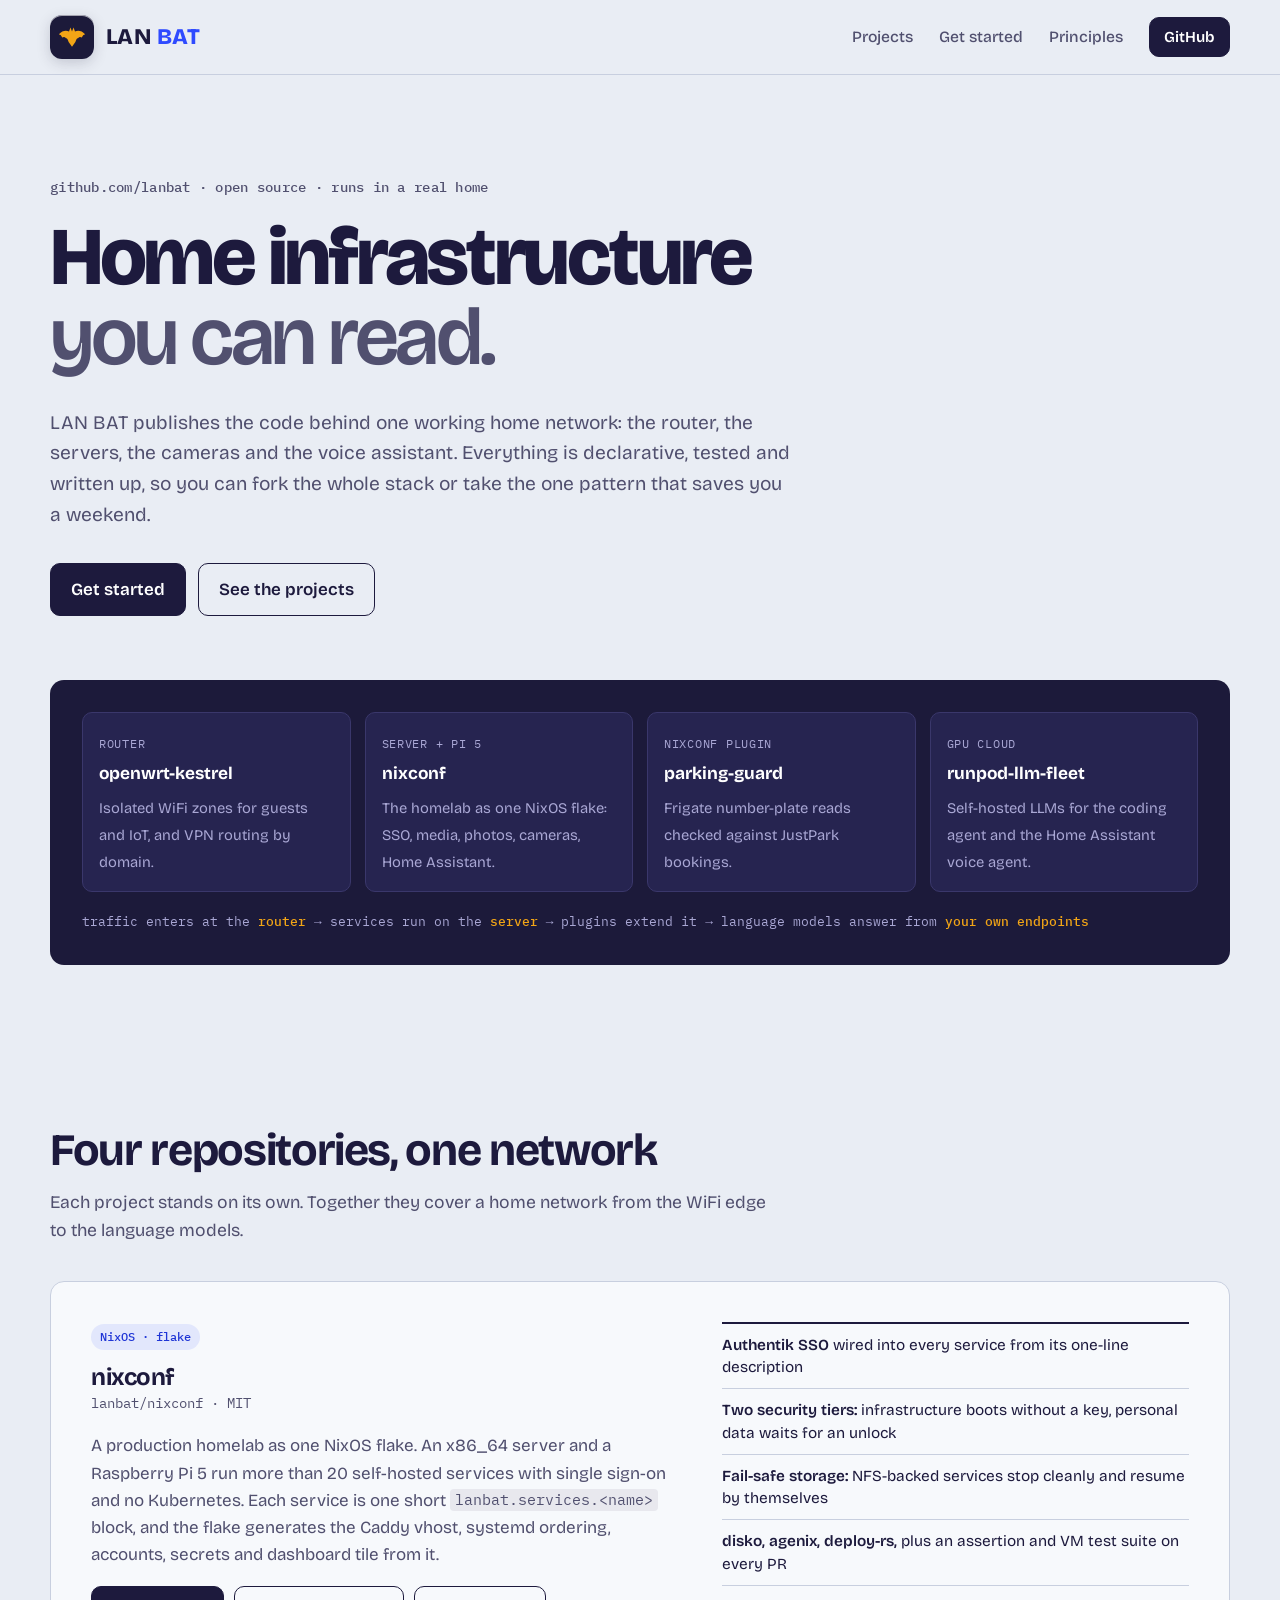
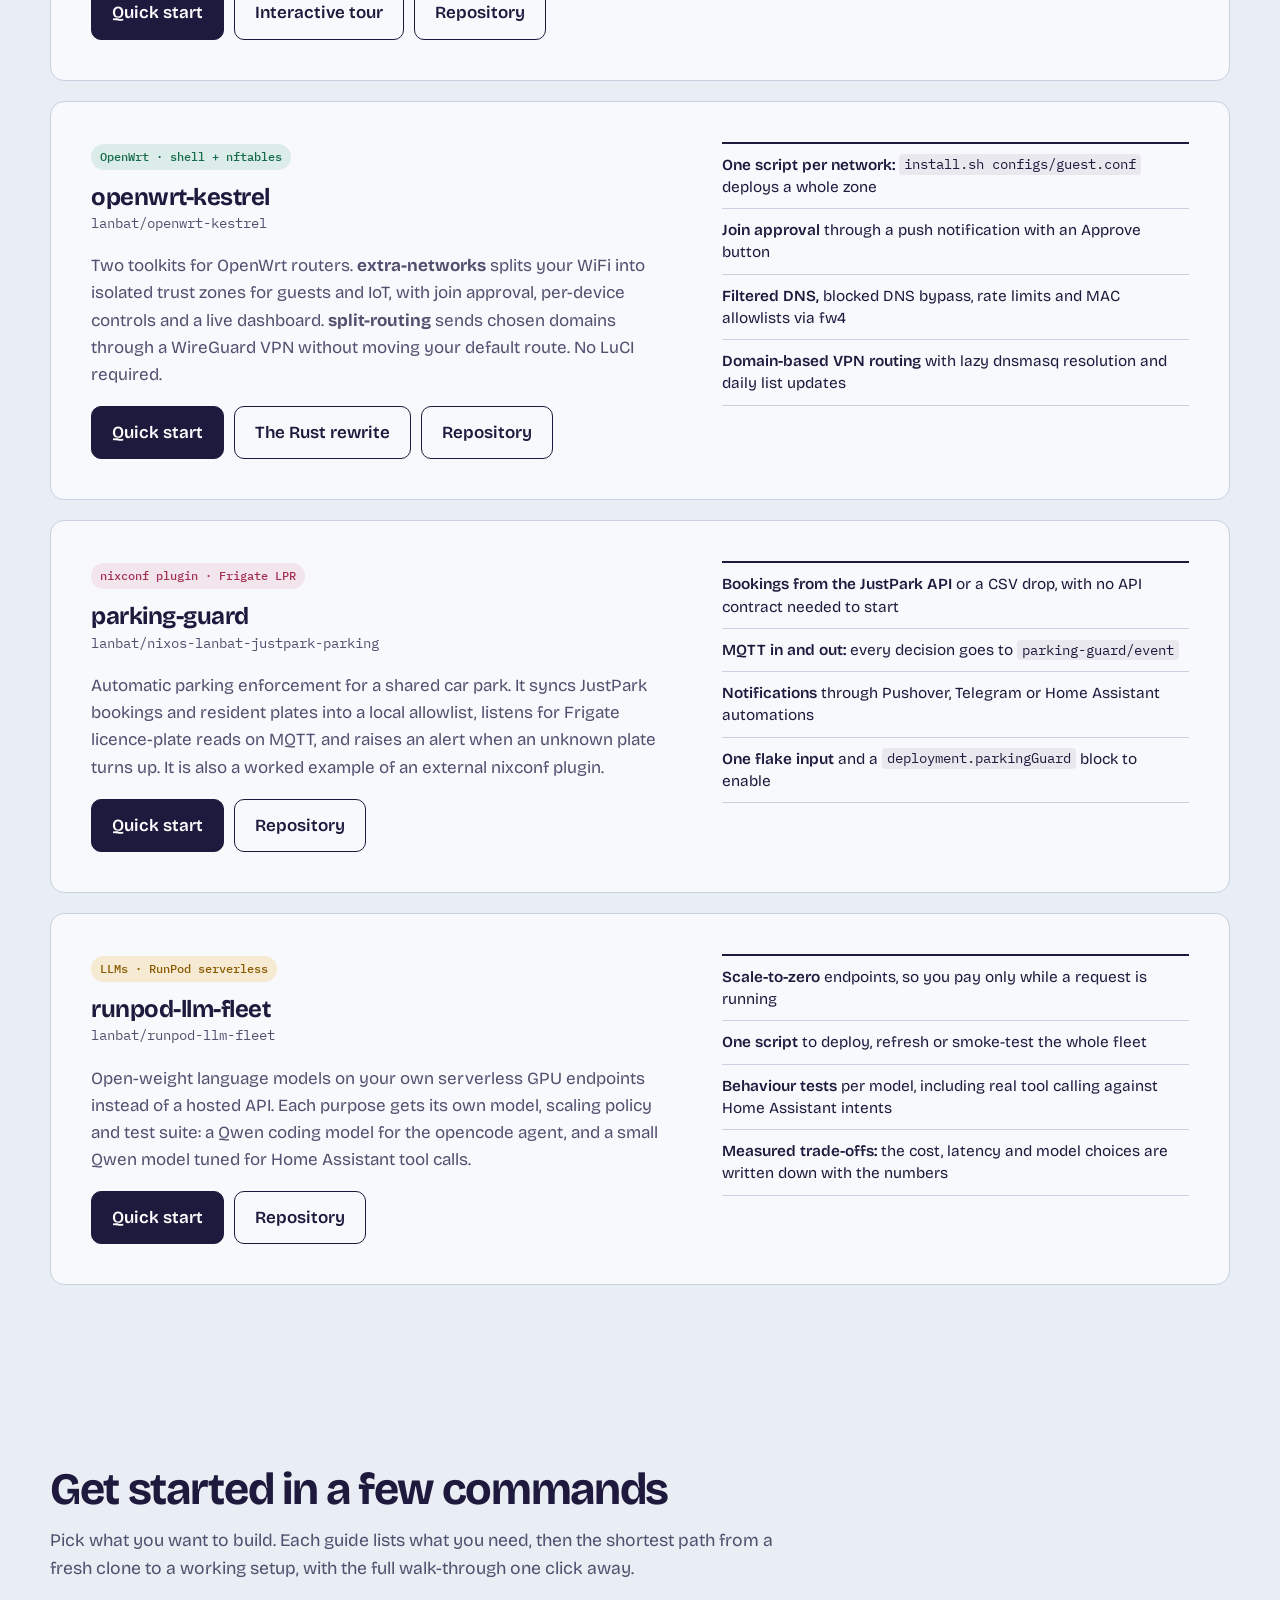
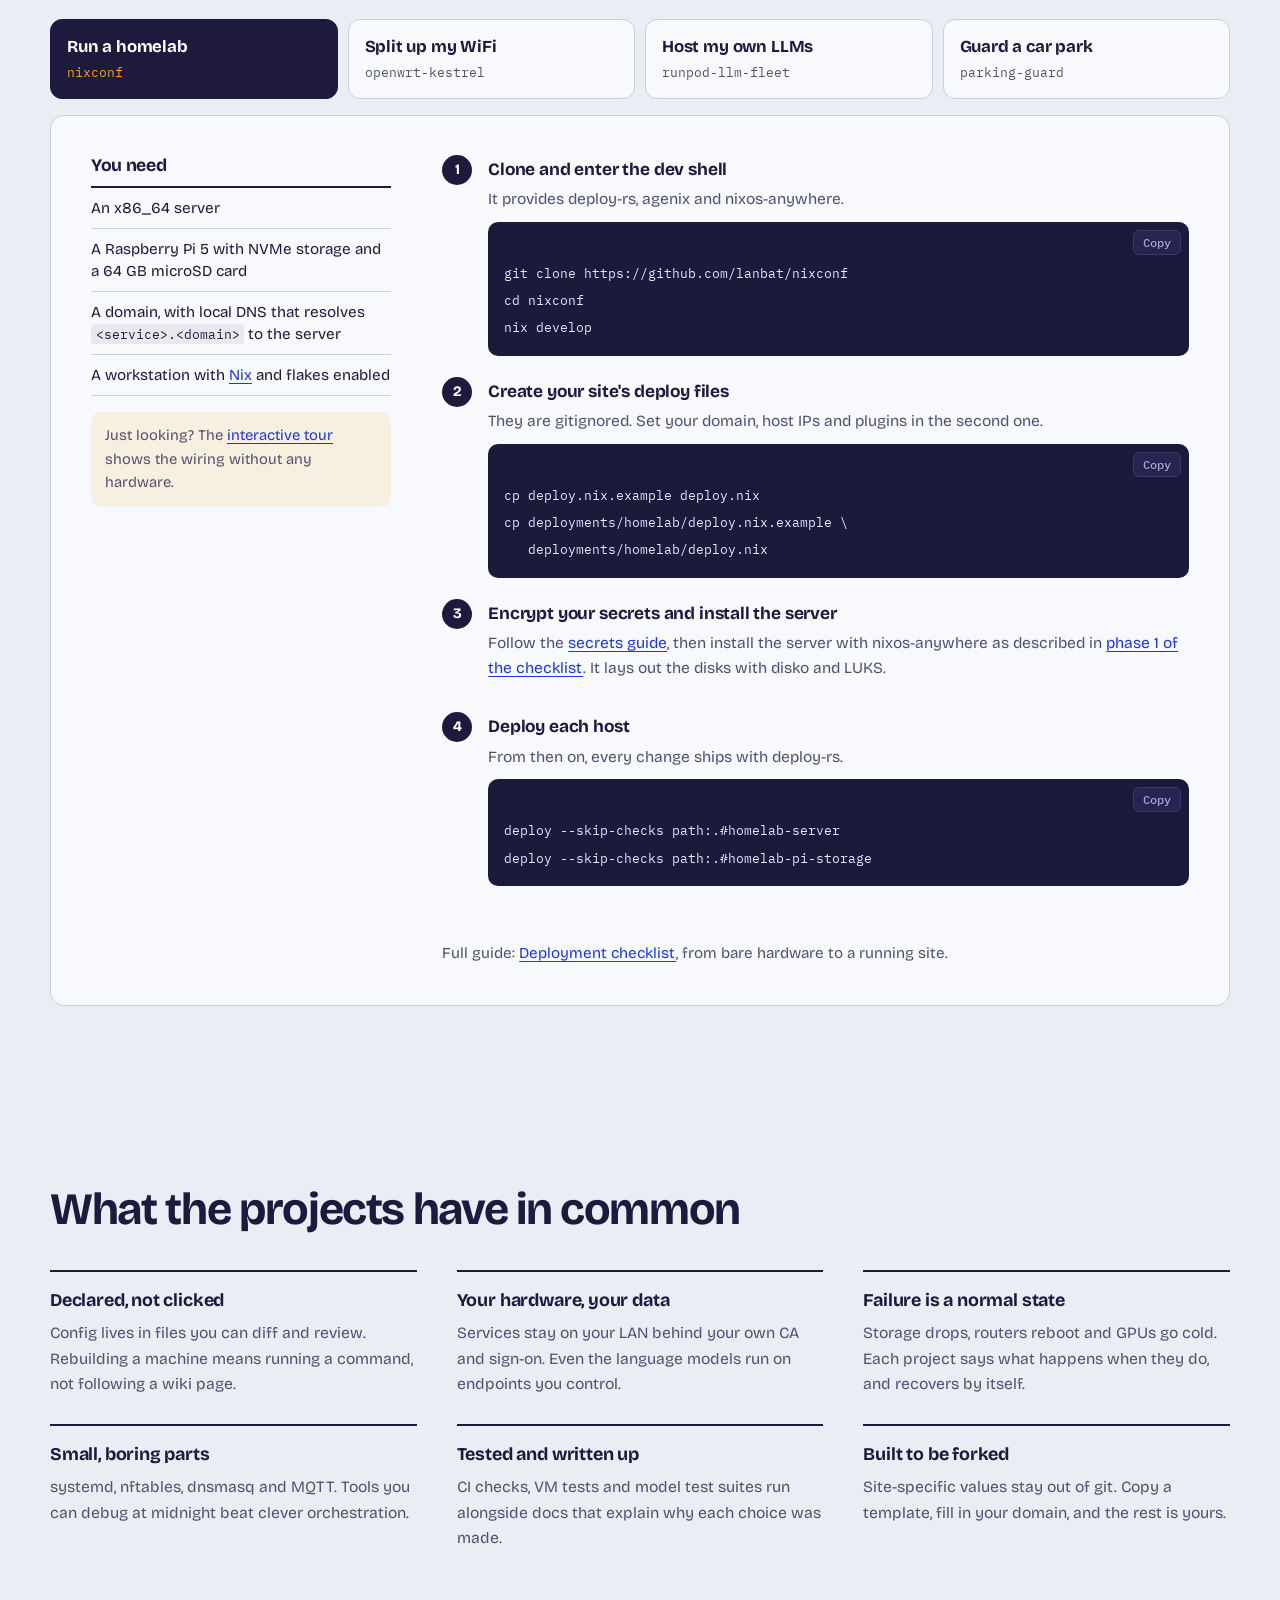
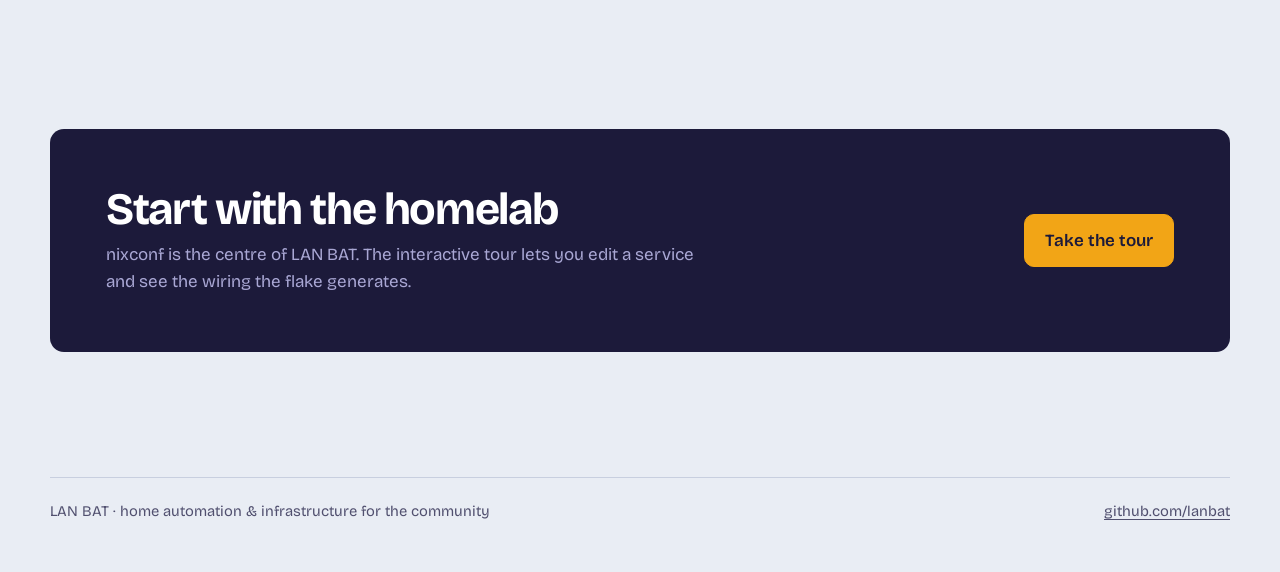
==== commit bf391317: "Add a kestrel page for the Rust rewrite lanbat.github.io/kestrel/ covers the rust-rewrite branch: wh" ====
--- a/index.html
+++ b/index.html
@@ -123,6 +123,7 @@
               </p>
               <div class="proj__links">
                 <a class="btn" href="#start-kestrel" data-tab-link="kestrel">Quick start</a>
+                <a class="btn btn--ghost" href="kestrel/">The Rust rewrite</a>
                 <a class="btn btn--ghost" href="https://github.com/lanbat/openwrt-kestrel">Repository</a>
               </div>
             </div>
--- a/assets/style.css
+++ b/assets/style.css
@@ -204,7 +204,7 @@
 .steps h4 { margin: 0 0 4px; font-size: 1.08rem; letter-spacing: -.01em; }
 .steps p { margin: 0 0 10px; color: var(--ink-2); font-size: .97rem; }
 .code { position: relative; background: var(--dusk); border-radius: 10px; }
-.code pre { margin: 0; padding: 14px 16px; padding-right: 76px; overflow-x: auto; }
+.code pre { margin: 0; padding: 38px 16px 14px; overflow-x: auto; }
 .code code { background: none; padding: 0; color: var(--on-dusk); font-size: .84rem; line-height: 1.6; white-space: pre; }
 .copy {
   position: absolute; top: 8px; right: 8px;
@@ -246,7 +246,6 @@
   .beliefs { grid-template-columns: minmax(0, 1fr); }
   .steps li { padding-left: 0; }
   .steps li::before { position: static; margin-bottom: 8px; }
-  .code pre { padding: 40px 14px 14px; }
   .lead { font-size: 1.08rem; }
 }
 @media (prefers-reduced-motion: reduce) {
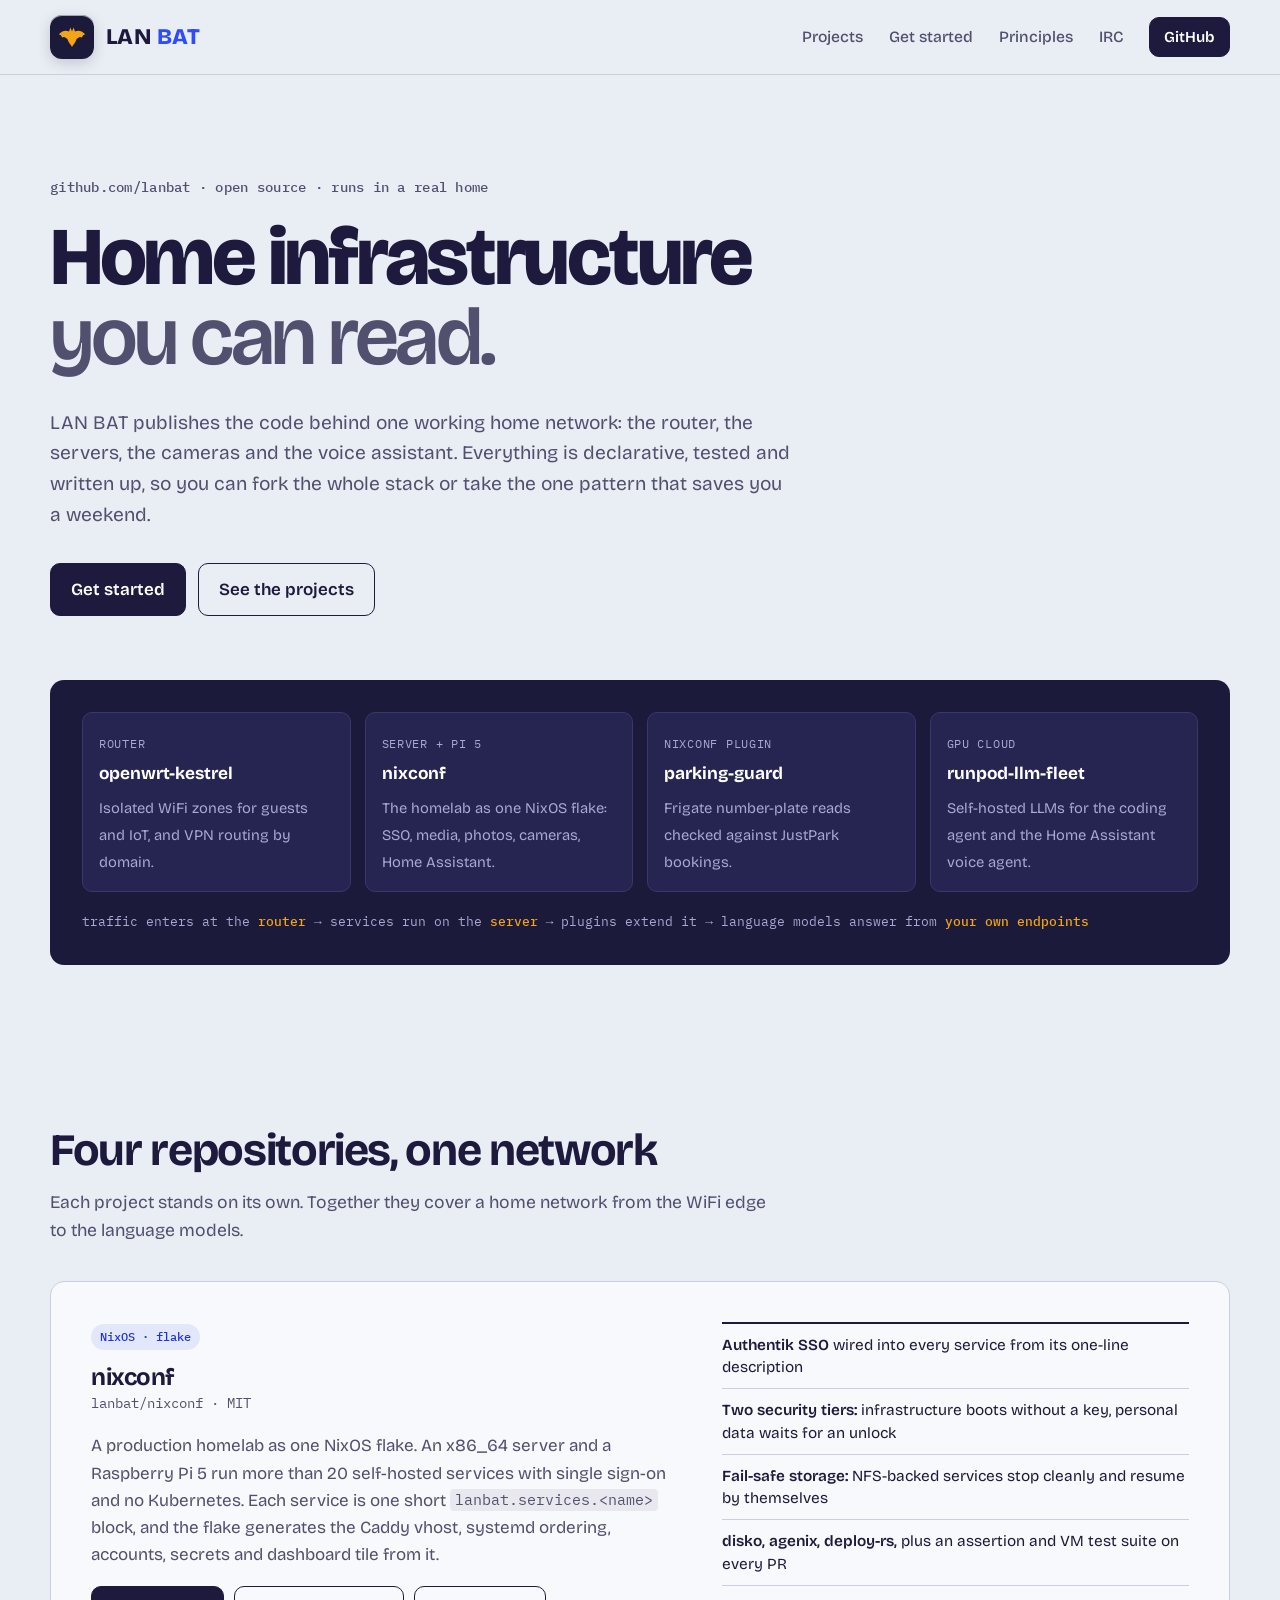
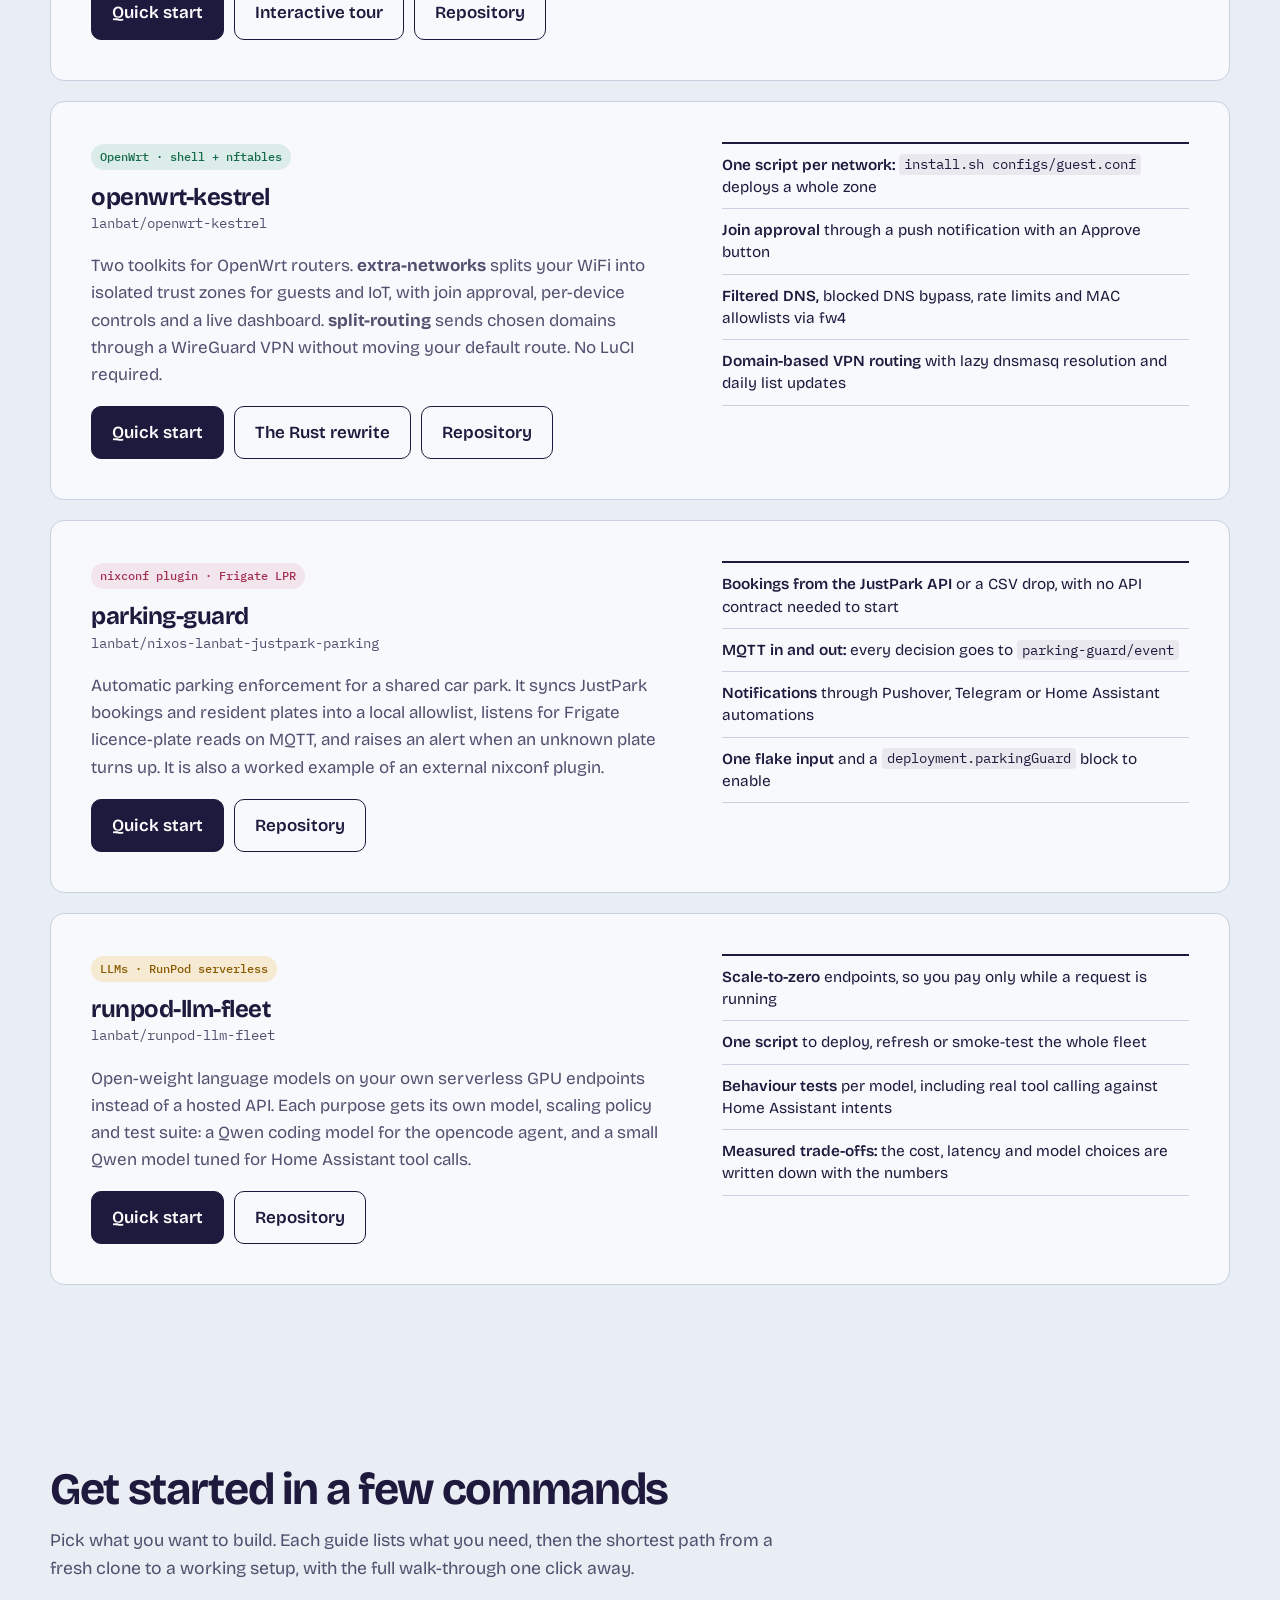
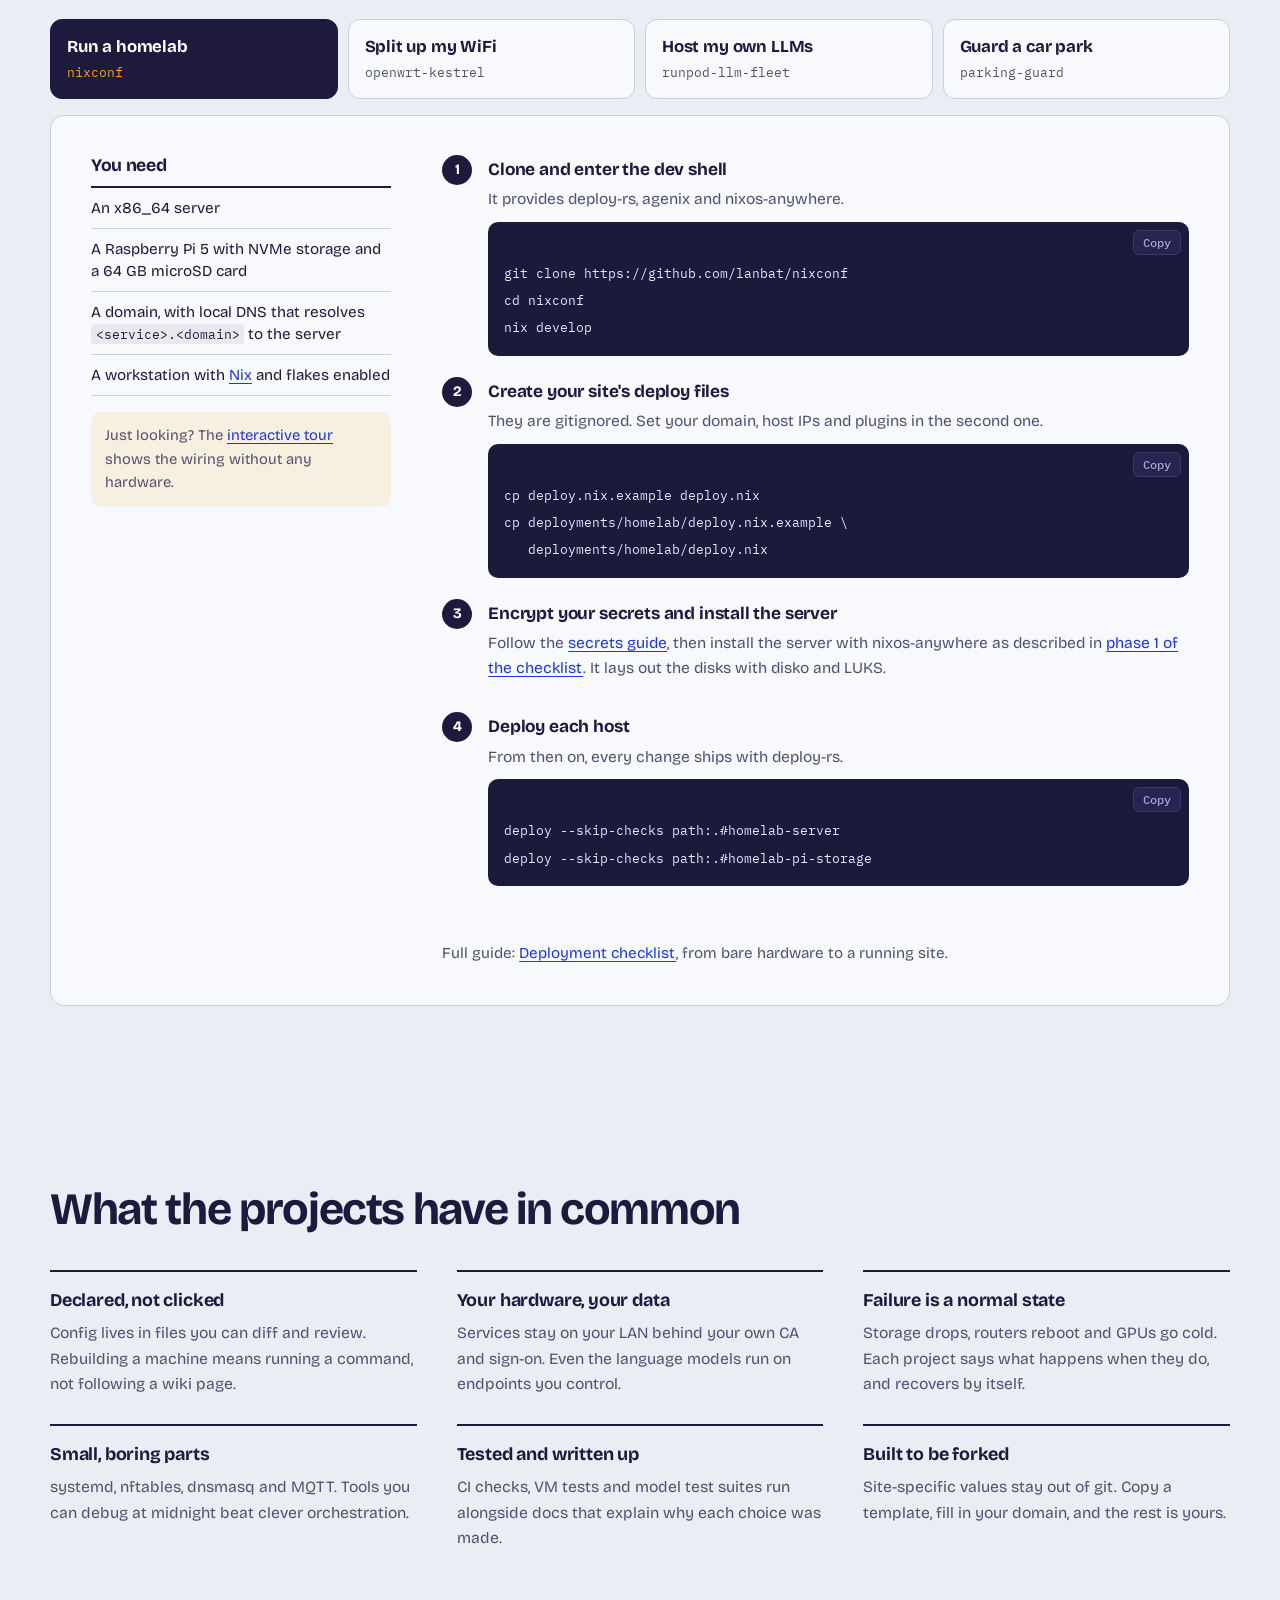
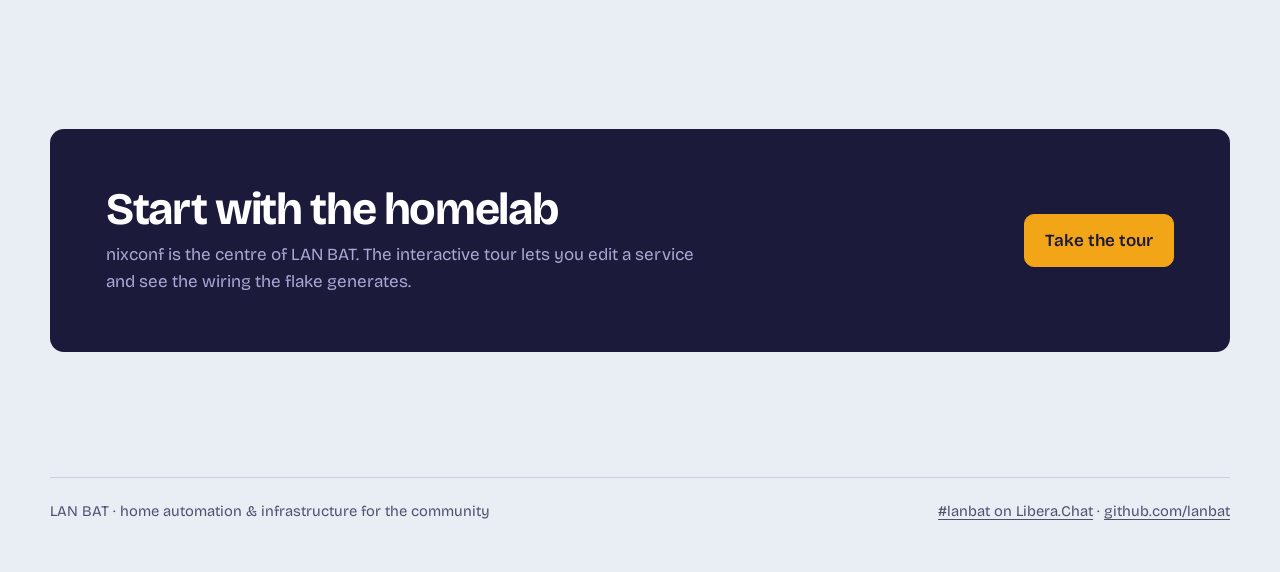
==== commit 8d2f7b89: "Add MIT license and link #lanbat on Libera.Chat in nav and footer Co-Authored-By: Claude Opus 5.5 <n" ====
--- a/index.html
+++ b/index.html
@@ -31,6 +31,7 @@
         <a href="#projects">Projects</a>
         <a href="#start">Get started</a>
         <a href="#principles">Principles</a>
+        <a href="https://web.libera.chat/#lanbat">IRC</a>
         <a class="btn btn--small" href="https://github.com/lanbat">GitHub</a>
       </nav>
     </div>
@@ -391,7 +392,7 @@
   <footer class="foot">
     <div class="wrap foot__row">
       <span>LAN BAT · home automation &amp; infrastructure for the community</span>
-      <span><a href="https://github.com/lanbat">github.com/lanbat</a></span>
+      <span><a href="https://web.libera.chat/#lanbat">#lanbat on Libera.Chat</a> · <a href="https://github.com/lanbat">github.com/lanbat</a></span>
     </div>
   </footer>
   <script src="assets/app.js" defer></script>
